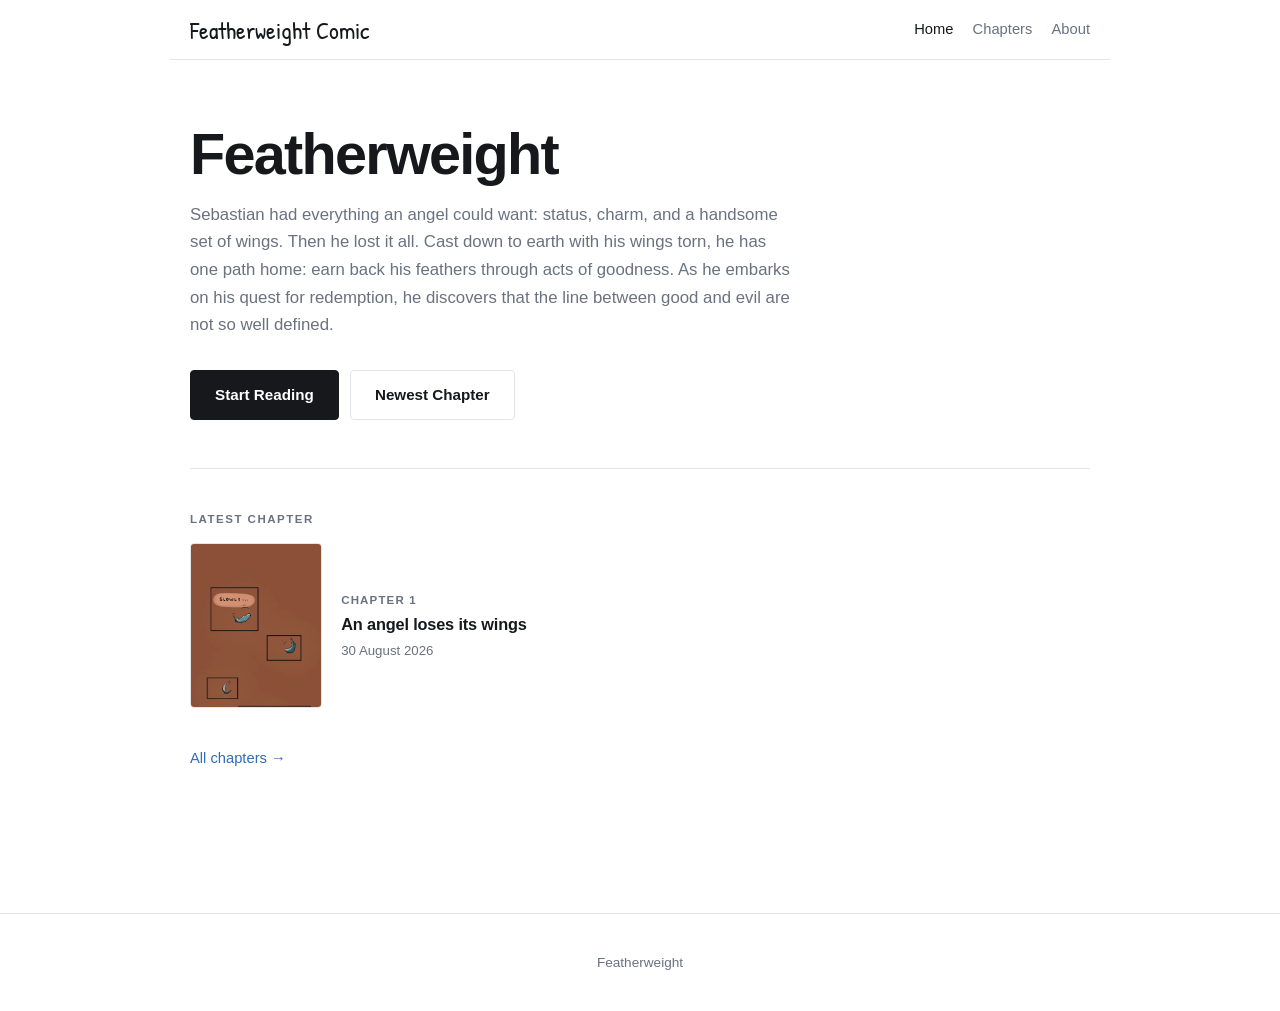
==== index.html @ dd770f66 "Title chapter 1: "An angel loses its wings"" ====
<!DOCTYPE html>
<html lang="en">
<head>
<meta charset="utf-8">
<meta name="viewport" content="width=device-width, initial-scale=1">
<title>Featherweight</title>
<meta name="description" content="Sebastian had everything an angel could want: status, charm, and a handsome set of wings. Then he lost it all. Cast down to earth with his wings torn, he has one path home: earn back his feathers through acts of goodness. As he embarks on his quest for redemption, he discovers that the line between good and evil are not so well defined.">
<link rel="preconnect" href="https://fonts.googleapis.com">
<link rel="preconnect" href="https://fonts.gstatic.com" crossorigin>
<link rel="stylesheet" href="https://fonts.googleapis.com/css2?family=Patrick+Hand&display=swap">
<link rel="stylesheet" href="assets/css/site.css">
</head>
<body class="page">

<nav class="sitenav"><span class="wordmark">Featherweight Comic</span><span class="navlinks"><a href="index.html" aria-current="page">Home</a><a href="chapters.html">Chapters</a><a href="about.html">About</a></span></nav>
<main class="wrap">
<section class="hero">
<h1>Featherweight</h1>
<p class="tagline">Sebastian had everything an angel could want: status, charm, and a handsome set of wings. Then he lost it all. Cast down to earth with his wings torn, he has one path home: earn back his feathers through acts of goodness. As he embarks on his quest for redemption, he discovers that the line between good and evil are not so well defined.</p>
<div class="herobtns">
<a class="btn" href="read/ch01/">Start Reading</a>
<a class="btn secondary" href="read/ch01/">Newest Chapter</a>
</div>
</section>
<section class="latest"><h2 class="lede">Latest chapter</h2>
<a class="chapcard wide" href="read/ch01/">
<img src="comic/ch01/cover.webp" alt="" width="400" height="500" loading="lazy">
<div class="chapmeta"><span class="num">Chapter 1</span><span class="ctitle">An angel loses its wings</span><span class="date">30 August 2026</span></div></a></section>
<p class="allink"><a href="chapters.html">All chapters &rarr;</a></p>
</main>
<footer class="sitefoot"><p>Featherweight</p></footer>
</body>
</html>
---- assets/css/site.css ----
/* ------------------------------------------------------------------
   Featherweight — prototype stylesheet.
   Deliberately plain: this is the file we restyle later. Everything
   structural lives here, so changing the look means changing only this.
   ------------------------------------------------------------------ */

:root{
  --bg:#ffffff;
  --surface:#f5f5f6;
  --ink:#16181c;
  --muted:#6a7280;
  --line:#e2e4e8;
  --accent:#2f6db4;
  --reader-bg:#e8e9eb;   /* the field the comic sits on */
  --bar:rgba(255,255,255,.94);
  --maxw:940px;
  --strip:800px;         /* reading column width */
  /* Wordmark face — swap this one line to change the logo font */
  --wordmark-font:"Patrick Hand","Bradley Hand","Segoe Print",cursive;
}
@media (prefers-color-scheme: dark){
  :root{
    --bg:#111317; --surface:#181b20; --ink:#e6e8ec; --muted:#949cab;
    --line:#282c33; --accent:#79aeea; --reader-bg:#0c0d10;
    --bar:rgba(17,19,23,.94);
  }
}

*{box-sizing:border-box}
html{scroll-behavior:smooth}
@media (prefers-reduced-motion:reduce){
  html{scroll-behavior:auto}
  *{animation:none!important;transition:none!important}
}
body{
  margin:0;background:var(--bg);color:var(--ink);
  font:16px/1.6 -apple-system,BlinkMacSystemFont,"Segoe UI",Helvetica,Arial,sans-serif;
  -webkit-font-smoothing:antialiased;
}
a{color:var(--accent)}
a:focus-visible,button:focus-visible{outline:2px solid var(--accent);outline-offset:2px;border-radius:3px}
img{max-width:100%}

/* ---------------------------------------------------------- site chrome */
.sitenav{
  display:flex;align-items:center;justify-content:space-between;gap:1rem;
  max-width:var(--maxw);margin:0 auto;padding:1.1rem 1.25rem;
  border-bottom:1px solid var(--line);
}
.wordmark{
  font-family:var(--wordmark-font);
  font-size:1.5rem;font-weight:400;letter-spacing:0;line-height:1;
  color:var(--ink);white-space:nowrap;
}
.navlinks{display:flex;gap:1.2rem;font-size:.92rem}
.navlinks a{text-decoration:none;color:var(--muted)}
.navlinks a:hover,.navlinks a[aria-current]{color:var(--ink)}
.wrap{max-width:var(--maxw);margin:0 auto;padding:0 1.25rem 5rem}
.sitefoot{
  border-top:1px solid var(--line);margin-top:3rem;
  padding:1.5rem 1.25rem;color:var(--muted);font-size:.85rem;text-align:center;
}
.lede{
  font-size:.72rem;letter-spacing:.13em;text-transform:uppercase;
  color:var(--muted);font-weight:600;margin:0 0 .9rem;
}
.pagetitle{font-size:1.9rem;letter-spacing:-.02em;margin:2.4rem 0 1.6rem}
.pagehead{padding:3.2rem 0 2.4rem;border-bottom:1px solid var(--line)}
.pagehead h1{font-size:clamp(2.2rem,6vw,3.2rem);letter-spacing:-.03em;margin:0;line-height:1.05}
.blurb{
  margin:1.1rem 0 0;max-width:36rem;color:var(--muted);
  font-size:1.02rem;line-height:1.65;
}
.pagehead + .pagetitle{font-size:1.25rem;margin:2.2rem 0 1.4rem}

/* ------------------------------------------------------------ home */
.hero{padding:4rem 0 3rem;border-bottom:1px solid var(--line)}
.hero h1{font-size:clamp(2.4rem,7vw,3.6rem);letter-spacing:-.03em;margin:0;line-height:1.05}
.tagline{color:var(--muted);font-size:1.05rem;line-height:1.65;margin:1rem 0 0;max-width:38rem}
.herobtns{display:flex;flex-wrap:wrap;gap:.7rem;margin-top:1.9rem}
.btn{
  display:inline-block;padding:.75rem 1.5rem;
  background:var(--ink);color:var(--bg);text-decoration:none;
  border:1px solid var(--ink);border-radius:4px;font-weight:600;font-size:.95rem;
}
.btn:hover{opacity:.85}
.btn.secondary{background:transparent;color:var(--ink);border-color:var(--line)}
.btn.secondary:hover{opacity:1;border-color:var(--ink)}
.latest,.recent{margin-top:2.6rem}
.allink{margin-top:2.4rem;font-size:.92rem}
.allink a{text-decoration:none}

/* --------------------------------------------------------- chapters */
.abouttext{margin-top:2.2rem;max-width:36rem}
.abouttext p{margin:0 0 1rem}
.artist{margin-top:2.8rem;border-top:1px solid var(--line);padding-top:1.8rem}
.byline{font-size:1.35rem;font-weight:600;letter-spacing:-.02em;margin:0 0 1.2rem}
.socials{list-style:none;margin:0;padding:0;display:flex;flex-direction:column;gap:1px;
  background:var(--line);border:1px solid var(--line);border-radius:4px;overflow:hidden;max-width:26rem}
.socials a{display:flex;align-items:baseline;gap:.9rem;padding:.8rem 1rem;
  background:var(--bg);text-decoration:none;color:inherit}
.socials a:hover{background:var(--surface)}
.socials .net{min-width:5.5rem;font-weight:600;font-size:.92rem}
.socials .handle{color:var(--muted);font-size:.9rem}
.socials a:hover .handle{color:var(--accent)}

.chapgrid{display:grid;grid-template-columns:repeat(auto-fill,minmax(180px,1fr));gap:1.4rem}
.chapcard{text-decoration:none;color:inherit;display:block}
.chapcard img{
  display:block;width:100%;height:auto;aspect-ratio:4/5;object-fit:cover;
  border:1px solid var(--line);border-radius:4px;background:var(--surface);
}
.chapcard.wide{display:flex;gap:1.2rem;align-items:center}
.chapcard.wide img{width:132px;flex:none}
.chapmeta{display:flex;flex-direction:column;gap:.15rem;padding-top:.65rem}
.chapcard.wide .chapmeta{padding-top:0}
.num{font-size:.72rem;letter-spacing:.1em;text-transform:uppercase;color:var(--muted);font-weight:600}
.ctitle{font-weight:600;font-size:1.02rem;letter-spacing:-.01em}
.date{font-size:.83rem;color:var(--muted)}
.chapcard:hover .ctitle{color:var(--accent)}
.chaplist{list-style:none;margin:0;padding:0;border-top:1px solid var(--line)}
.chaplist a{
  display:flex;gap:1rem;align-items:baseline;padding:.85rem 0;
  border-bottom:1px solid var(--line);text-decoration:none;color:inherit;
}
.chaplist b{min-width:6.5rem;font-size:.9rem}
.chaplist span{flex:1}
.chaplist time{color:var(--muted);font-size:.85rem}
.empty{color:var(--muted)}

/* ----------------------------------------------------------- reader */
body.reader{background:var(--reader-bg)}
.progress{position:fixed;top:0;left:0;right:0;height:3px;z-index:60;background:transparent}
.progress-bar{height:100%;width:0;background:var(--accent);transition:width .08s linear}
.readerbar{
  position:fixed;top:0;left:0;right:0;z-index:50;
  display:flex;align-items:center;gap:1rem;
  padding:.7rem 1.1rem;background:var(--bar);
  border-bottom:1px solid var(--line);
  backdrop-filter:saturate(1.4) blur(8px);
  transform:translateY(0);transition:transform .22s ease;
}
.readerbar.hidden{transform:translateY(-110%)}
.readerbar .back{text-decoration:none;font-size:.88rem;white-space:nowrap}
.rtitle{
  flex:1;text-align:center;font-size:.88rem;color:var(--muted);
  overflow:hidden;text-overflow:ellipsis;white-space:nowrap;
}
.helpbtn{
  border:1px solid var(--line);background:transparent;color:var(--muted);
  width:1.8rem;height:1.8rem;border-radius:4px;cursor:pointer;font-size:.85rem;
}

/* the seamless strip — the three lines that matter */
.strip{
  max-width:var(--strip);margin:0 auto;
  font-size:0;line-height:0;background:#fff;
}
.strip img{display:block;width:100%;height:auto}
.strip img + img{margin-top:-1px}

.chapterend{
  max-width:var(--strip);margin:0 auto;padding:2.5rem 1.25rem 5rem;
  background:var(--bg);
}
.endmark{
  text-align:center;font-size:.72rem;letter-spacing:.16em;text-transform:uppercase;
  color:var(--muted);margin:0 0 2.5rem;font-weight:600;
}
.notes{border-top:1px solid var(--line);padding-top:1.6rem}
.notesbody{font-size:1rem;line-height:1.7}
.notesbody p{margin:0 0 1rem}
.notesbody img{border-radius:4px;margin:.6rem 0}
.extras{border-top:1px solid var(--line);margin-top:2rem;padding-top:1.6rem}
.extragrid{display:grid;grid-template-columns:repeat(auto-fill,minmax(150px,1fr));gap:.9rem}
.extragrid img{width:100%;height:auto;border:1px solid var(--line);border-radius:4px;display:block}
.chnav{
  display:flex;align-items:center;justify-content:space-between;gap:1rem;
  border-top:1px solid var(--line);margin-top:2.4rem;padding-top:1.4rem;font-size:.92rem;
}
.cn{text-decoration:none}
.cn.mid{color:var(--muted)}
.cn.ghost{flex:0 0 5rem}
.totop{
  display:block;text-align:center;text-decoration:none;
  margin:-1.4rem 0 2.4rem;padding:.6rem;color:var(--muted);font-size:.88rem;
}
.totop .arrow{display:block;font-size:1.15rem;line-height:1;margin-bottom:.2rem}
.totop:hover{color:var(--accent)}

/* resume + help */
.resume{
  position:fixed;left:50%;transform:translateX(-50%);bottom:1.2rem;z-index:70;
  display:flex;align-items:center;gap:.7rem;flex-wrap:wrap;justify-content:center;
  background:var(--bg);border:1px solid var(--line);border-radius:6px;
  padding:.7rem .9rem;font-size:.88rem;box-shadow:0 6px 24px rgba(0,0,0,.14);
  max-width:calc(100vw - 2rem);
}
.resume button{
  border:1px solid var(--line);background:var(--surface);color:var(--ink);
  padding:.35rem .8rem;border-radius:4px;cursor:pointer;font-size:.85rem;font-weight:600;
}
.resume button.quiet{background:transparent;color:var(--muted);font-weight:400}
.helppanel{
  position:fixed;left:50%;top:50%;transform:translate(-50%,-50%);z-index:80;
  background:var(--bg);border:1px solid var(--line);border-radius:6px;
  padding:1.4rem 1.6rem;box-shadow:0 10px 40px rgba(0,0,0,.22);min-width:260px;
}
.helppanel h3{margin:0 0 1rem;font-size:1rem}
.helppanel dl{display:grid;grid-template-columns:auto 1fr;gap:.5rem 1.2rem;margin:0 0 1.2rem;align-items:baseline}
.helppanel dt{white-space:nowrap}
.helppanel dd{margin:0;color:var(--muted);font-size:.9rem}
.helppanel button{
  border:1px solid var(--line);background:var(--surface);color:var(--ink);
  padding:.35rem .9rem;border-radius:4px;cursor:pointer;font-size:.85rem;
}
kbd{
  font:inherit;font-size:.78rem;background:var(--surface);border:1px solid var(--line);
  border-bottom-width:2px;border-radius:3px;padding:.08em .38em;
}
@media (max-width:520px){
  .chapcard.wide{flex-direction:column;align-items:flex-start}
  .chapcard.wide img{width:120px}
  .chaplist a{flex-wrap:wrap;gap:.2rem 1rem}
}
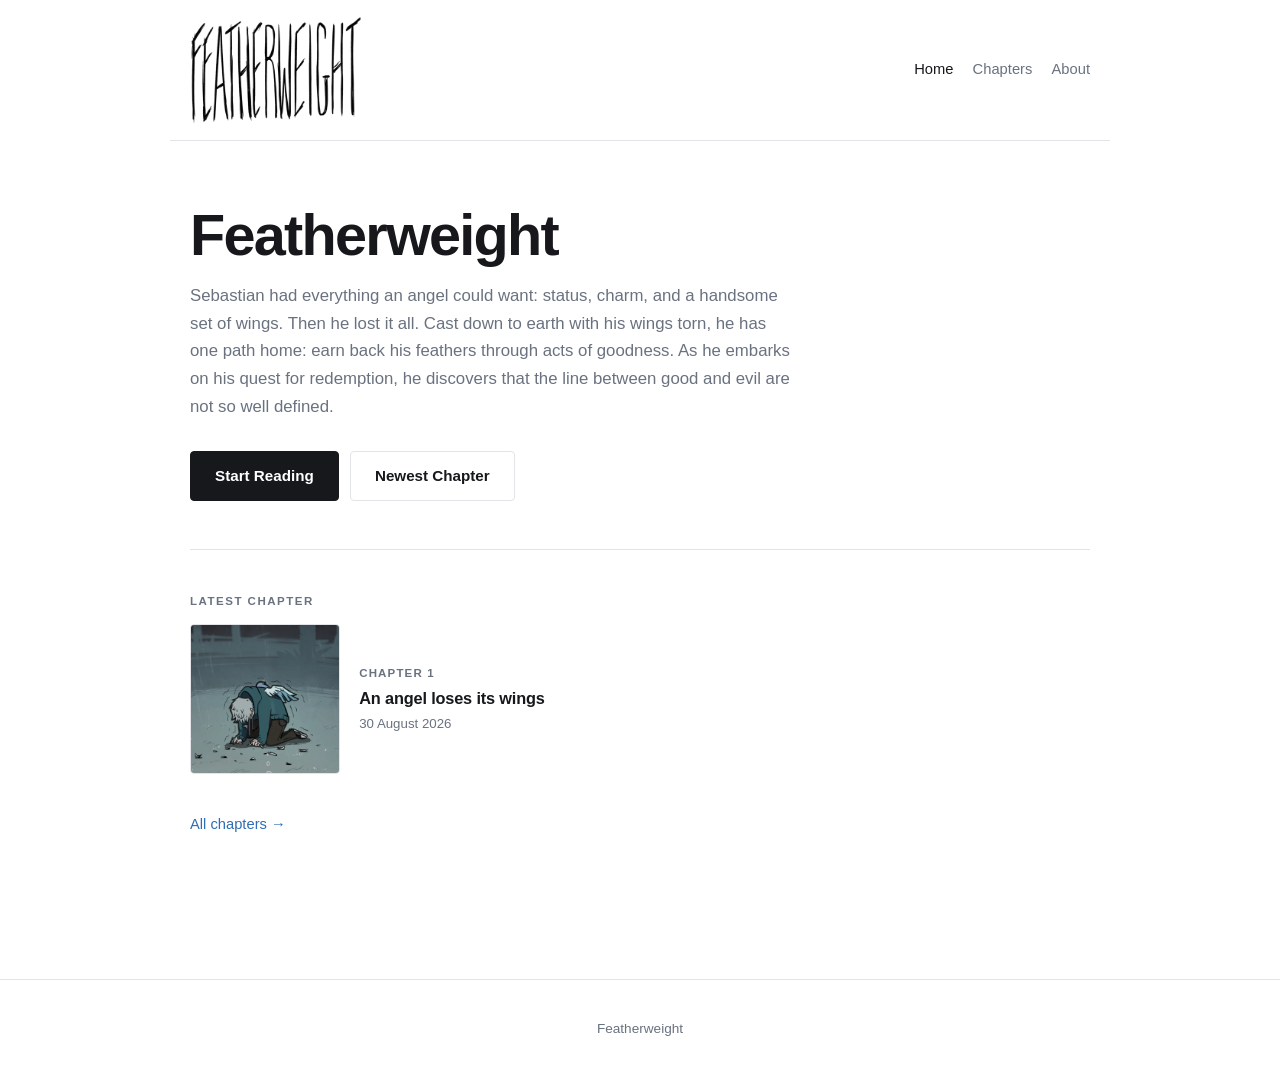
==== commit 332d6982: "Hand-lettered wordmark artwork; square chapter thumbnails; custom cover with crop box; exclude cover" ====
--- a/index.html
+++ b/index.html
@@ -5,14 +5,11 @@
 <meta name="viewport" content="width=device-width, initial-scale=1">
 <title>Featherweight</title>
 <meta name="description" content="Sebastian had everything an angel could want: status, charm, and a handsome set of wings. Then he lost it all. Cast down to earth with his wings torn, he has one path home: earn back his feathers through acts of goodness. As he embarks on his quest for redemption, he discovers that the line between good and evil are not so well defined.">
-<link rel="preconnect" href="https://fonts.googleapis.com">
-<link rel="preconnect" href="https://fonts.gstatic.com" crossorigin>
-<link rel="stylesheet" href="https://fonts.googleapis.com/css2?family=Patrick+Hand&display=swap">
 <link rel="stylesheet" href="assets/css/site.css">
 </head>
 <body class="page">
 
-<nav class="sitenav"><span class="wordmark">Featherweight Comic</span><span class="navlinks"><a href="index.html" aria-current="page">Home</a><a href="chapters.html">Chapters</a><a href="about.html">About</a></span></nav>
+<nav class="sitenav"><img class="wordmark" src="assets/img/wordmark.png" alt="Featherweight" width="900" height="567"><span class="navlinks"><a href="index.html" aria-current="page">Home</a><a href="chapters.html">Chapters</a><a href="about.html">About</a></span></nav>
 <main class="wrap">
 <section class="hero">
 <h1>Featherweight</h1>
@@ -24,7 +21,7 @@
 </section>
 <section class="latest"><h2 class="lede">Latest chapter</h2>
 <a class="chapcard wide" href="read/ch01/">
-<img src="comic/ch01/cover.webp" alt="" width="400" height="500" loading="lazy">
+<img src="comic/ch01/cover.webp" alt="" width="800" height="800" loading="lazy">
 <div class="chapmeta"><span class="num">Chapter 1</span><span class="ctitle">An angel loses its wings</span><span class="date">30 August 2026</span></div></a></section>
 <p class="allink"><a href="chapters.html">All chapters &rarr;</a></p>
 </main>
--- a/assets/css/site.css
+++ b/assets/css/site.css
@@ -15,8 +15,6 @@
   --bar:rgba(255,255,255,.94);
   --maxw:940px;
   --strip:800px;         /* reading column width */
-  /* Wordmark face — swap this one line to change the logo font */
-  --wordmark-font:"Patrick Hand","Bradley Hand","Segoe Print",cursive;
 }
 @media (prefers-color-scheme: dark){
   :root{
@@ -44,14 +42,14 @@
 /* ---------------------------------------------------------- site chrome */
 .sitenav{
   display:flex;align-items:center;justify-content:space-between;gap:1rem;
-  max-width:var(--maxw);margin:0 auto;padding:1.1rem 1.25rem;
+  max-width:var(--maxw);margin:0 auto;padding:1rem 1.25rem;
   border-bottom:1px solid var(--line);
 }
 .wordmark{
-  font-family:var(--wordmark-font);
-  font-size:1.5rem;font-weight:400;letter-spacing:0;line-height:1;
-  color:var(--ink);white-space:nowrap;
-}
+  display:block;width:clamp(132px,20vw,172px);height:auto;flex:none;
+}
+/* the lettering is black artwork; invert it to white on a dark ground */
+@media (prefers-color-scheme: dark){ .wordmark{filter:invert(1)} }
 .navlinks{display:flex;gap:1.2rem;font-size:.92rem}
 .navlinks a{text-decoration:none;color:var(--muted)}
 .navlinks a:hover,.navlinks a[aria-current]{color:var(--ink)}
@@ -107,11 +105,11 @@
 .chapgrid{display:grid;grid-template-columns:repeat(auto-fill,minmax(180px,1fr));gap:1.4rem}
 .chapcard{text-decoration:none;color:inherit;display:block}
 .chapcard img{
-  display:block;width:100%;height:auto;aspect-ratio:4/5;object-fit:cover;
+  display:block;width:100%;height:auto;aspect-ratio:1/1;object-fit:cover;
   border:1px solid var(--line);border-radius:4px;background:var(--surface);
 }
 .chapcard.wide{display:flex;gap:1.2rem;align-items:center}
-.chapcard.wide img{width:132px;flex:none}
+.chapcard.wide img{width:150px;flex:none}
 .chapmeta{display:flex;flex-direction:column;gap:.15rem;padding-top:.65rem}
 .chapcard.wide .chapmeta{padding-top:0}
 .num{font-size:.72rem;letter-spacing:.1em;text-transform:uppercase;color:var(--muted);font-weight:600}
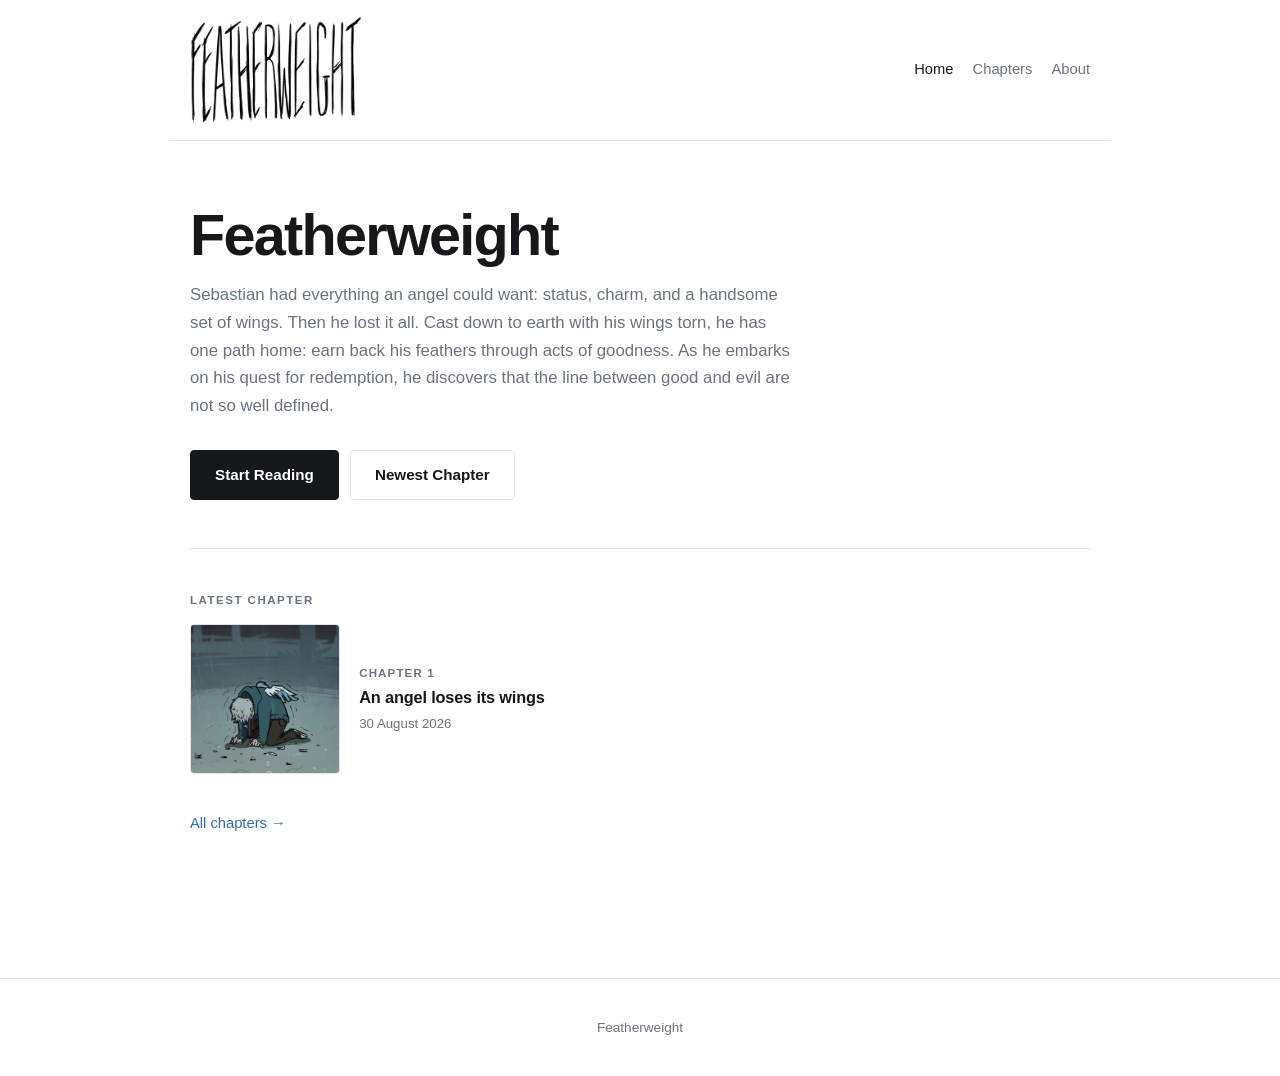
==== commit 51df69d8: "Fix broken wordmark in preview: inline all image types, guard against un-inlined srcs, ship logo as " ====
--- a/index.html
+++ b/index.html
@@ -9,7 +9,7 @@
 </head>
 <body class="page">
 
-<nav class="sitenav"><img class="wordmark" src="assets/img/wordmark.png" alt="Featherweight" width="900" height="567"><span class="navlinks"><a href="index.html" aria-current="page">Home</a><a href="chapters.html">Chapters</a><a href="about.html">About</a></span></nav>
+<nav class="sitenav"><img class="wordmark" src="assets/img/wordmark.webp" alt="Featherweight" width="420" height="263"><span class="navlinks"><a href="index.html" aria-current="page">Home</a><a href="chapters.html">Chapters</a><a href="about.html">About</a></span></nav>
 <main class="wrap">
 <section class="hero">
 <h1>Featherweight</h1>
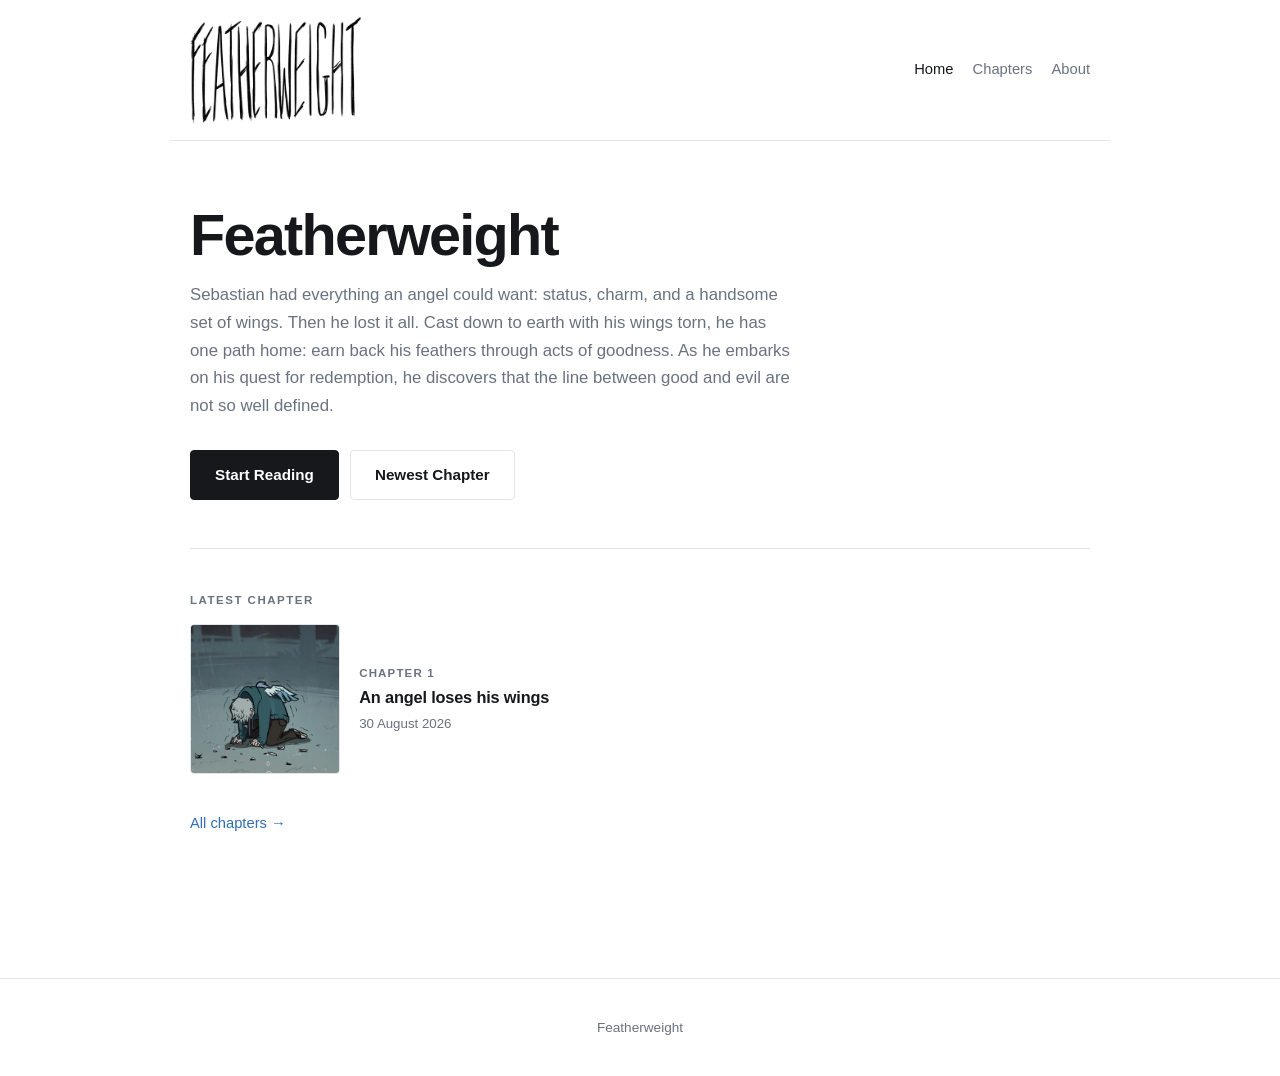
==== commit a374a11d: "Chapter 1 title: "An angel loses his wings"" ====
--- a/index.html
+++ b/index.html
@@ -22,7 +22,7 @@
 <section class="latest"><h2 class="lede">Latest chapter</h2>
 <a class="chapcard wide" href="read/ch01/">
 <img src="comic/ch01/cover.webp" alt="" width="800" height="800" loading="lazy">
-<div class="chapmeta"><span class="num">Chapter 1</span><span class="ctitle">An angel loses its wings</span><span class="date">30 August 2026</span></div></a></section>
+<div class="chapmeta"><span class="num">Chapter 1</span><span class="ctitle">An angel loses his wings</span><span class="date">30 August 2026</span></div></a></section>
 <p class="allink"><a href="chapters.html">All chapters &rarr;</a></p>
 </main>
 <footer class="sitefoot"><p>Featherweight</p></footer>
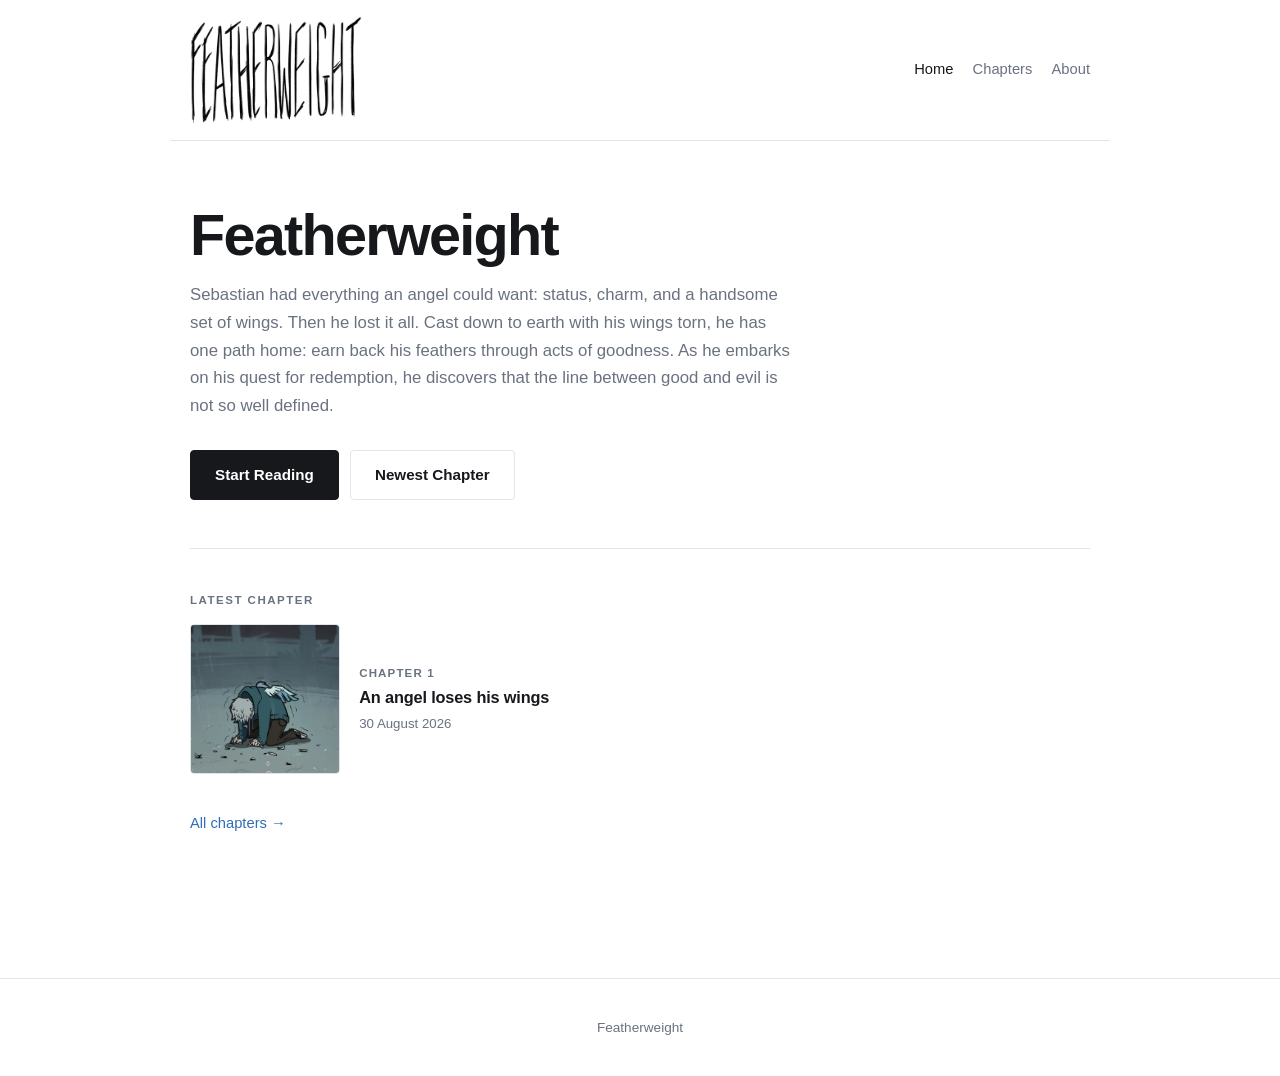
==== commit e1a3109f: "Chapters page: 'Chapters' heading, newest/oldest sort; fix subject-verb agreement in blurb" ====
--- a/index.html
+++ b/index.html
@@ -4,7 +4,7 @@
 <meta charset="utf-8">
 <meta name="viewport" content="width=device-width, initial-scale=1">
 <title>Featherweight</title>
-<meta name="description" content="Sebastian had everything an angel could want: status, charm, and a handsome set of wings. Then he lost it all. Cast down to earth with his wings torn, he has one path home: earn back his feathers through acts of goodness. As he embarks on his quest for redemption, he discovers that the line between good and evil are not so well defined.">
+<meta name="description" content="Sebastian had everything an angel could want: status, charm, and a handsome set of wings. Then he lost it all. Cast down to earth with his wings torn, he has one path home: earn back his feathers through acts of goodness. As he embarks on his quest for redemption, he discovers that the line between good and evil is not so well defined.">
 <link rel="stylesheet" href="assets/css/site.css">
 </head>
 <body class="page">
@@ -13,7 +13,7 @@
 <main class="wrap">
 <section class="hero">
 <h1>Featherweight</h1>
-<p class="tagline">Sebastian had everything an angel could want: status, charm, and a handsome set of wings. Then he lost it all. Cast down to earth with his wings torn, he has one path home: earn back his feathers through acts of goodness. As he embarks on his quest for redemption, he discovers that the line between good and evil are not so well defined.</p>
+<p class="tagline">Sebastian had everything an angel could want: status, charm, and a handsome set of wings. Then he lost it all. Cast down to earth with his wings torn, he has one path home: earn back his feathers through acts of goodness. As he embarks on his quest for redemption, he discovers that the line between good and evil is not so well defined.</p>
 <div class="herobtns">
 <a class="btn" href="read/ch01/">Start Reading</a>
 <a class="btn secondary" href="read/ch01/">Newest Chapter</a>
--- a/assets/css/site.css
+++ b/assets/css/site.css
@@ -69,7 +69,16 @@
   margin:1.1rem 0 0;max-width:36rem;color:var(--muted);
   font-size:1.02rem;line-height:1.65;
 }
-.pagehead + .pagetitle{font-size:1.25rem;margin:2.2rem 0 1.4rem}
+.sortbar{display:flex;align-items:center;gap:.7rem;margin:1.8rem 0 1.4rem}
+.sortlabel{font-size:.72rem;letter-spacing:.13em;text-transform:uppercase;color:var(--muted);font-weight:600}
+.sortbtns{display:flex;border:1px solid var(--line);border-radius:4px;overflow:hidden}
+.sortbtn{
+  border:0;background:var(--bg);color:var(--muted);cursor:pointer;
+  font:inherit;font-size:.85rem;padding:.35rem .85rem;
+}
+.sortbtn + .sortbtn{border-left:1px solid var(--line)}
+.sortbtn:hover{color:var(--ink)}
+.sortbtn[aria-pressed="true"]{background:var(--ink);color:var(--bg)}
 
 /* ------------------------------------------------------------ home */
 .hero{padding:4rem 0 3rem;border-bottom:1px solid var(--line)}
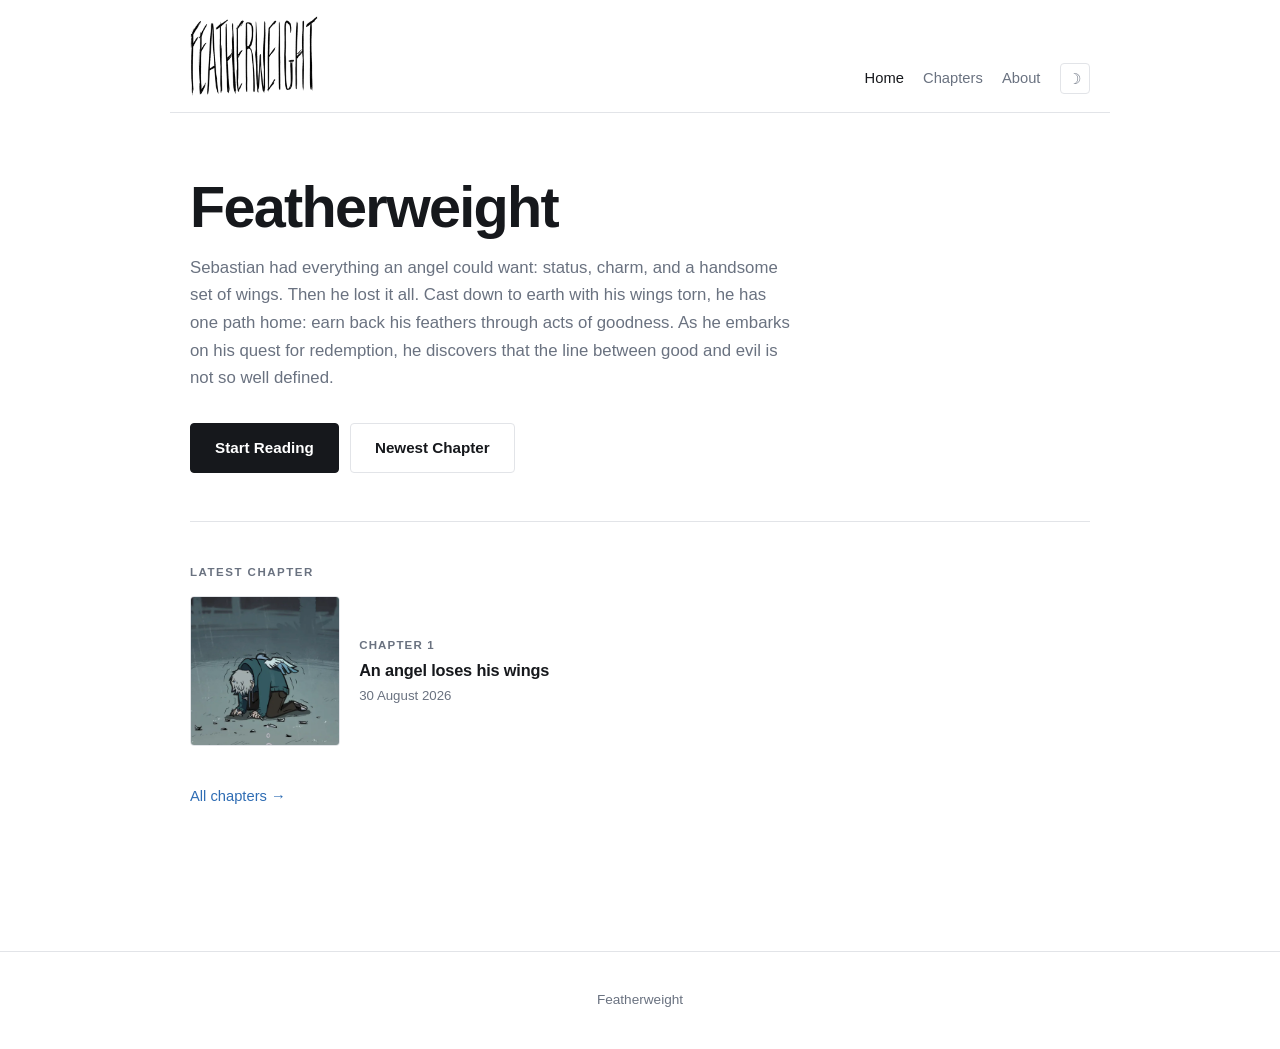
==== commit 263da54a: "Theme toggle, fix reading position memory" ====
--- a/index.html
+++ b/index.html
@@ -5,11 +5,12 @@
 <meta name="viewport" content="width=device-width, initial-scale=1">
 <title>Featherweight</title>
 <meta name="description" content="Sebastian had everything an angel could want: status, charm, and a handsome set of wings. Then he lost it all. Cast down to earth with his wings torn, he has one path home: earn back his feathers through acts of goodness. As he embarks on his quest for redemption, he discovers that the line between good and evil is not so well defined.">
+<script>(function(){try{var t=localStorage.getItem("fw:theme");if(t)document.documentElement.setAttribute("data-theme",t);}catch(e){}})();</script>
 <link rel="stylesheet" href="assets/css/site.css">
 </head>
 <body class="page">
 
-<nav class="sitenav"><img class="wordmark" src="assets/img/wordmark.webp" alt="Featherweight" width="420" height="263"><span class="navlinks"><a href="index.html" aria-current="page">Home</a><a href="chapters.html">Chapters</a><a href="about.html">About</a></span></nav>
+<nav class="sitenav"><img class="wordmark" src="assets/img/wordmark.webp" alt="Featherweight" width="420" height="263"><span class="navlinks"><a href="index.html" aria-current="page">Home</a><a href="chapters.html">Chapters</a><a href="about.html">About</a><button class="themetoggle" type="button" aria-label="Switch theme">&#9789;</button></span></nav>
 <main class="wrap">
 <section class="hero">
 <h1>Featherweight</h1>
@@ -26,5 +27,6 @@
 <p class="allink"><a href="chapters.html">All chapters &rarr;</a></p>
 </main>
 <footer class="sitefoot"><p>Featherweight</p></footer>
+<script src="assets/js/theme.js"></script>
 </body>
 </html>
--- a/assets/css/site.css
+++ b/assets/css/site.css
@@ -16,12 +16,19 @@
   --maxw:940px;
   --strip:800px;         /* reading column width */
 }
+/* Dark palette applies in two situations: the reader's system is dark and they
+   have not chosen otherwise, or they explicitly picked dark with the toggle. */
 @media (prefers-color-scheme: dark){
-  :root{
-    --bg:#111317; --surface:#181b20; --ink:#e6e8ec; --muted:#949cab;
-    --line:#282c33; --accent:#79aeea; --reader-bg:#0c0d10;
-    --bar:rgba(17,19,23,.94);
+  :root:not([data-theme="light"]){
+  --bg:#111317; --surface:#181b20; --ink:#e6e8ec; --muted:#949cab;
+  --line:#282c33; --accent:#79aeea; --reader-bg:#0c0d10;
+  --bar:rgba(17,19,23,.94);
   }
+}
+:root[data-theme="dark"]{
+  --bg:#111317; --surface:#181b20; --ink:#e6e8ec; --muted:#949cab;
+  --line:#282c33; --accent:#79aeea; --reader-bg:#0c0d10;
+  --bar:rgba(17,19,23,.94);
 }
 
 *{box-sizing:border-box}
@@ -41,16 +48,27 @@
 
 /* ---------------------------------------------------------- site chrome */
 .sitenav{
-  display:flex;align-items:center;justify-content:space-between;gap:1rem;
+  display:flex;align-items:flex-end;justify-content:space-between;gap:1rem;
   max-width:var(--maxw);margin:0 auto;padding:1rem 1.25rem;
   border-bottom:1px solid var(--line);
 }
 .wordmark{
-  display:block;width:clamp(132px,20vw,172px);height:auto;flex:none;
+  display:block;width:clamp(100px,14vw,128px);height:auto;flex:none;
 }
 /* the lettering is black artwork; invert it to white on a dark ground */
-@media (prefers-color-scheme: dark){ .wordmark{filter:invert(1)} }
-.navlinks{display:flex;gap:1.2rem;font-size:.92rem}
+@media (prefers-color-scheme: dark){
+  :root:not([data-theme="light"]) .wordmark{filter:invert(1)}
+}
+:root[data-theme="dark"] .wordmark{filter:invert(1)}
+.navlinks{display:flex;gap:1.2rem;align-items:center;font-size:.92rem;padding-bottom:.15rem;flex:none}
+.themetoggle{
+  border:1px solid var(--line);background:transparent;color:var(--muted);
+  width:1.9rem;height:1.9rem;border-radius:4px;cursor:pointer;
+  font-size:.95rem;line-height:1;padding:0;flex:none;
+  display:inline-flex;align-items:center;justify-content:center;
+}
+.themetoggle:hover{color:var(--ink);border-color:var(--ink)}
+.readerbar .themetoggle{width:1.8rem;height:1.8rem;font-size:.9rem}
 .navlinks a{text-decoration:none;color:var(--muted)}
 .navlinks a:hover,.navlinks a[aria-current]{color:var(--ink)}
 .wrap{max-width:var(--maxw);margin:0 auto;padding:0 1.25rem 5rem}
@@ -100,7 +118,7 @@
 /* --------------------------------------------------------- chapters */
 .abouttext{margin-top:2.2rem;max-width:36rem}
 .abouttext p{margin:0 0 1rem}
-.artist{margin-top:2.8rem;border-top:1px solid var(--line);padding-top:1.8rem}
+.artist{margin-top:2.4rem}
 .byline{font-size:1.35rem;font-weight:600;letter-spacing:-.02em;margin:0 0 1.2rem}
 .socials{list-style:none;margin:0;padding:0;display:flex;flex-direction:column;gap:1px;
   background:var(--line);border:1px solid var(--line);border-radius:4px;overflow:hidden;max-width:26rem}
@@ -208,6 +226,11 @@
   padding:.35rem .8rem;border-radius:4px;cursor:pointer;font-size:.85rem;font-weight:600;
 }
 .resume button.quiet{background:transparent;color:var(--muted);font-weight:400}
+.resume button.close{
+  border:0;background:transparent;color:var(--muted);font-weight:400;
+  font-size:1.05rem;line-height:1;padding:.2rem .35rem;margin-left:.1rem;
+}
+.resume button.close:hover{color:var(--ink)}
 .helppanel{
   position:fixed;left:50%;top:50%;transform:translate(-50%,-50%);z-index:80;
   background:var(--bg);border:1px solid var(--line);border-radius:6px;
@@ -226,6 +249,7 @@
   border-bottom-width:2px;border-radius:3px;padding:.08em .38em;
 }
 @media (max-width:520px){
+  .sitenav{flex-wrap:wrap;align-items:flex-end;gap:.5rem 1rem}
   .chapcard.wide{flex-direction:column;align-items:flex-start}
   .chapcard.wide img{width:120px}
   .chaplist a{flex-wrap:wrap;gap:.2rem 1rem}
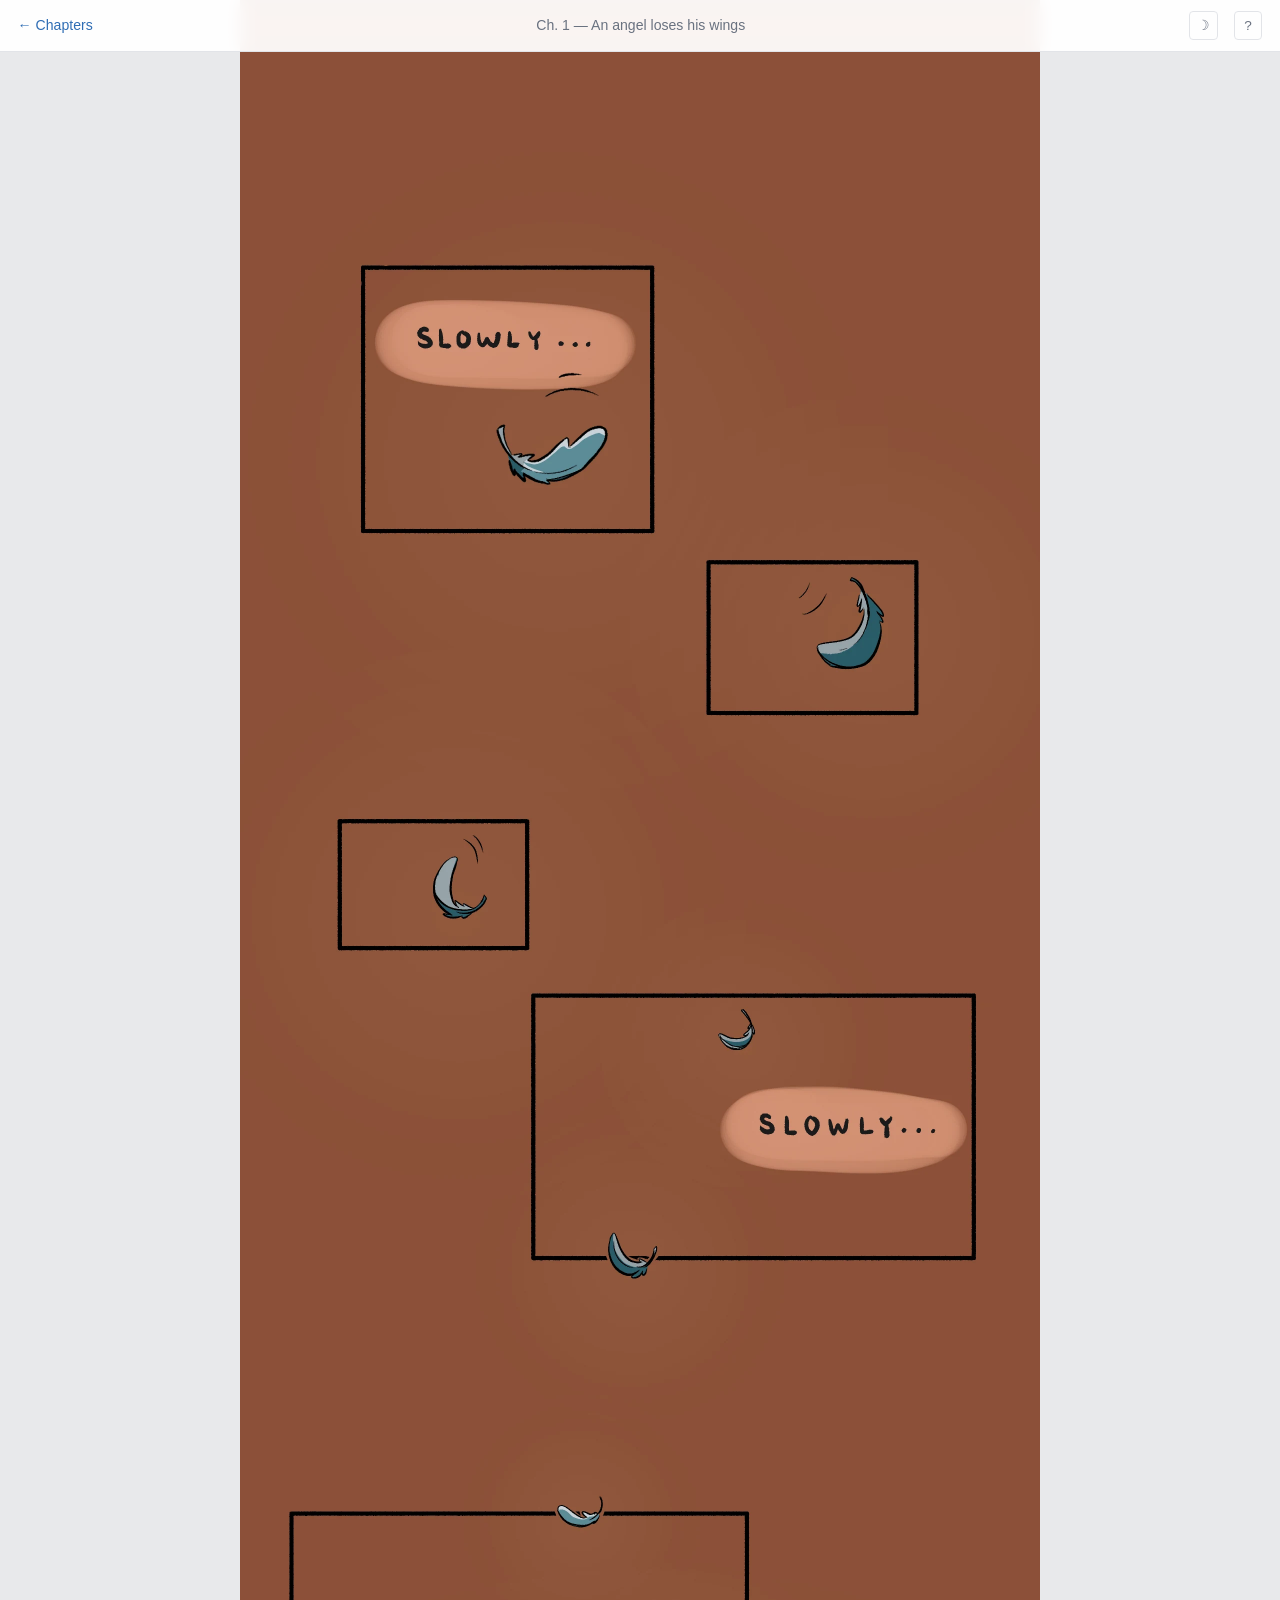
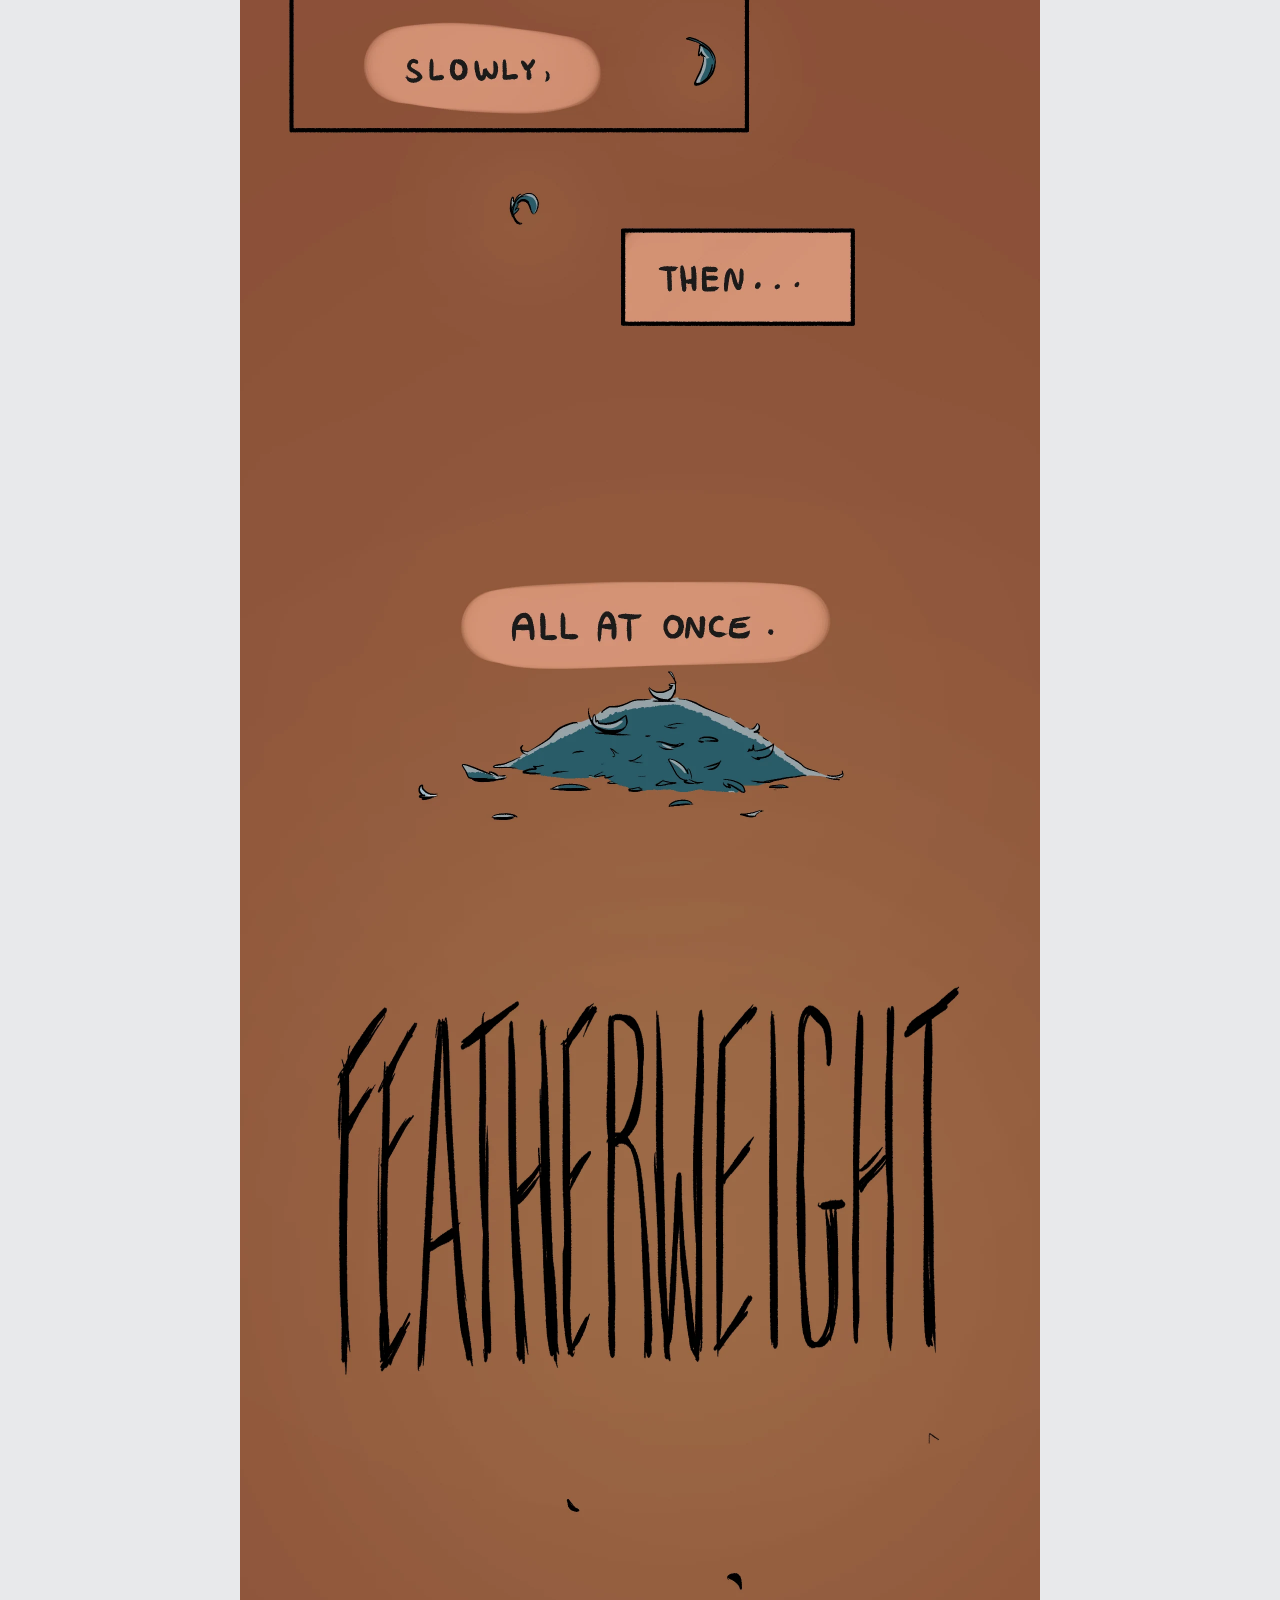
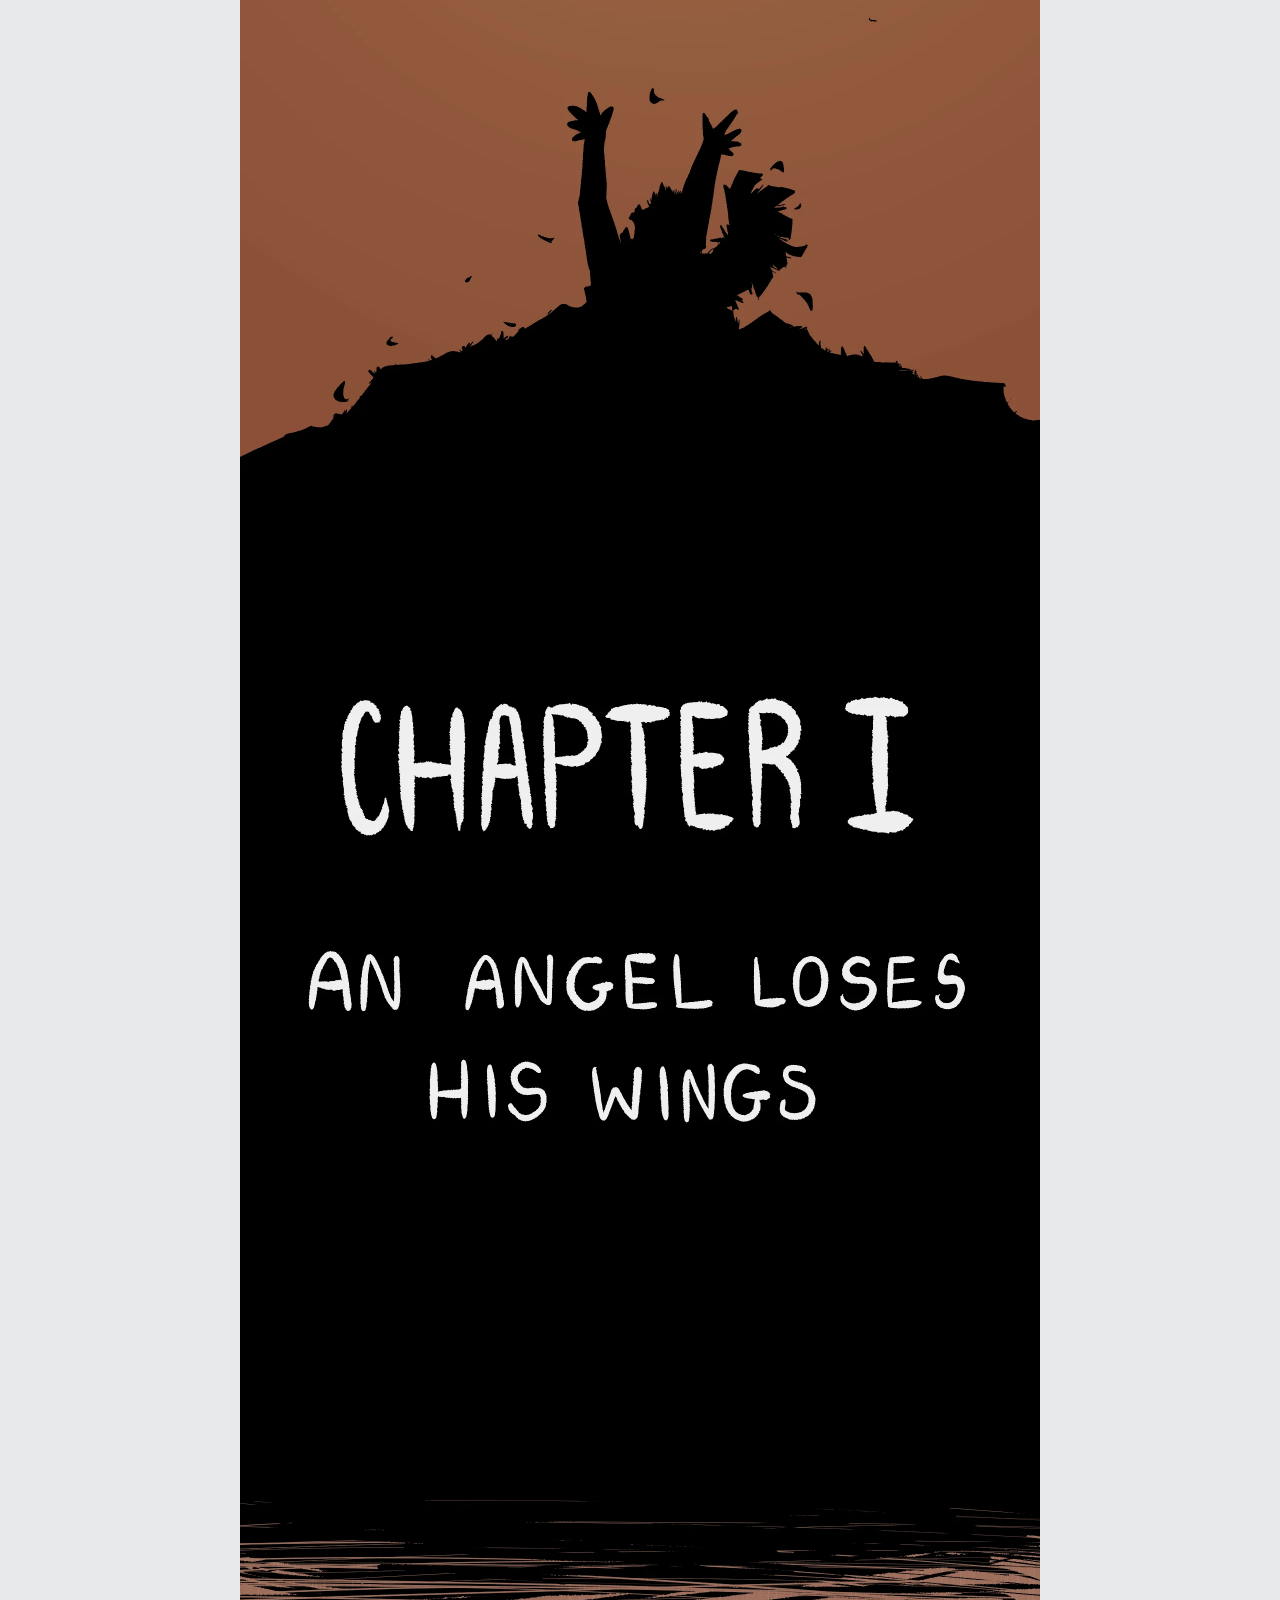
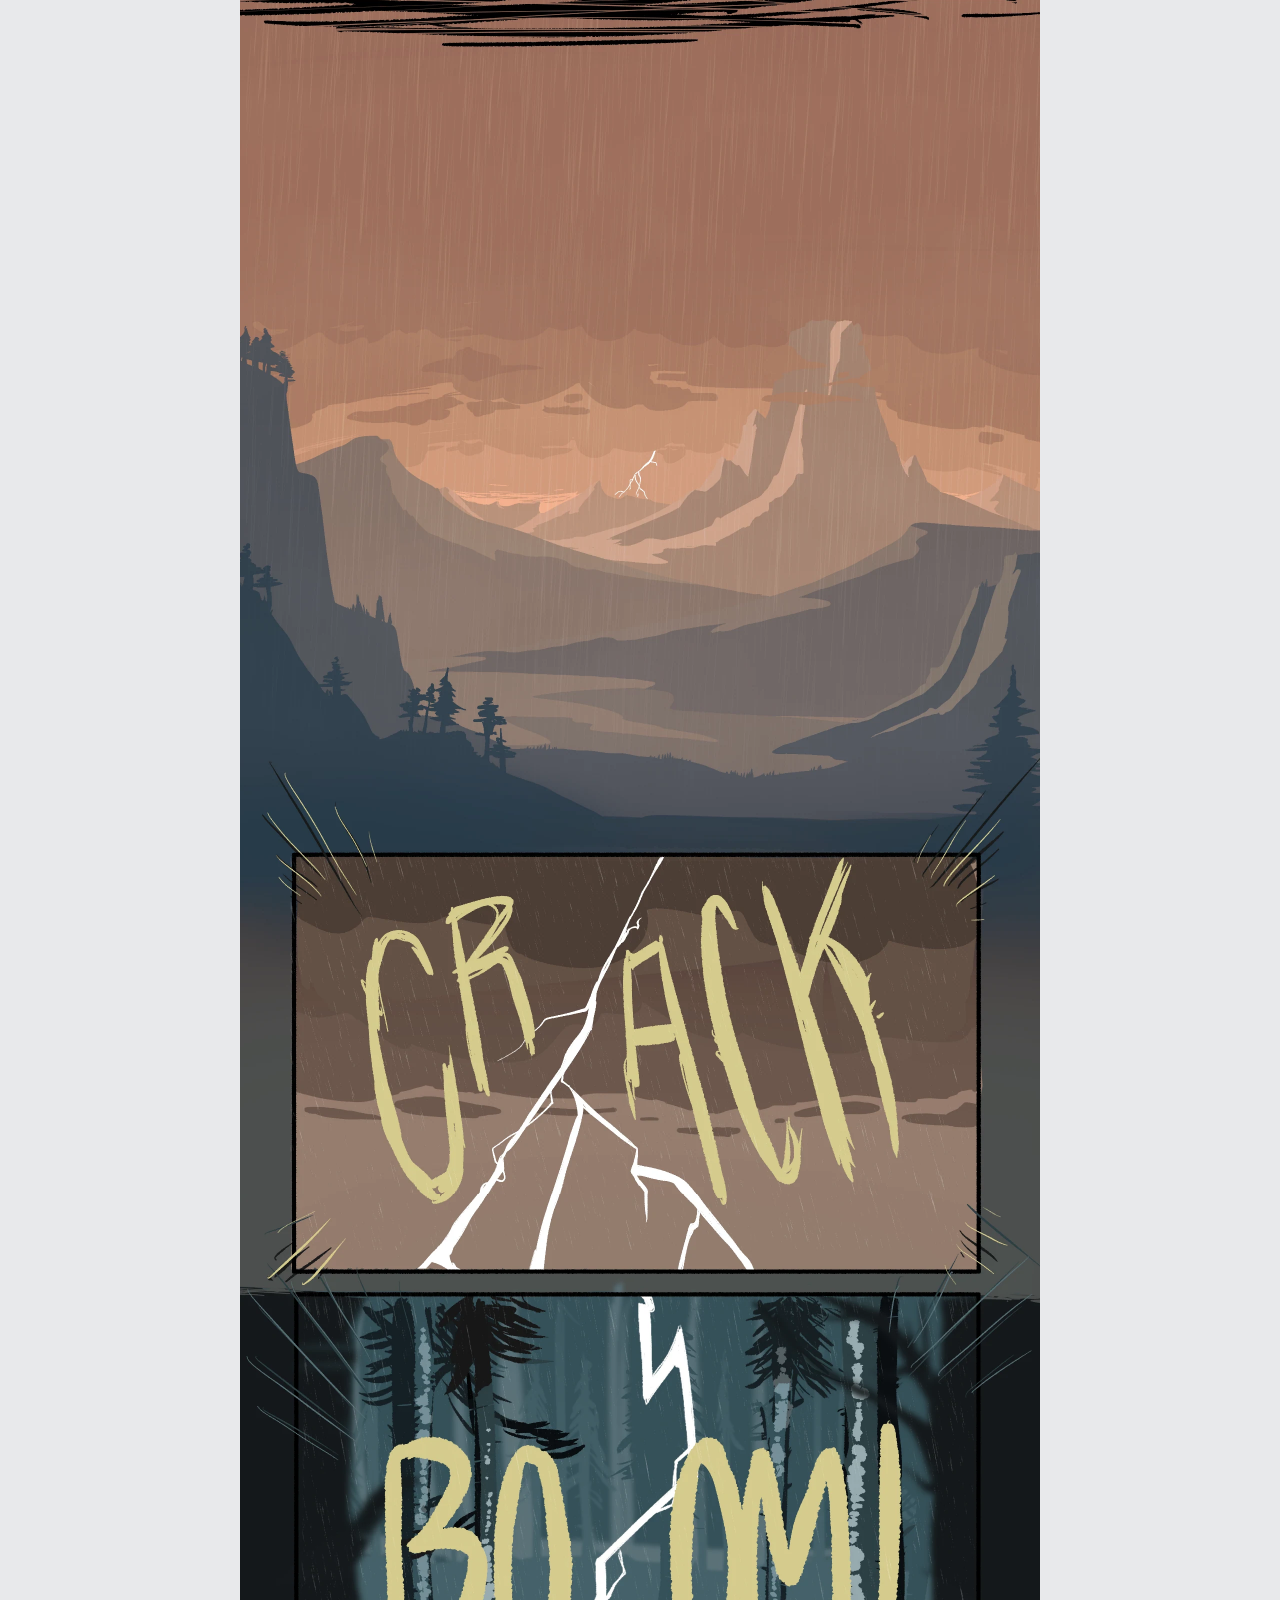
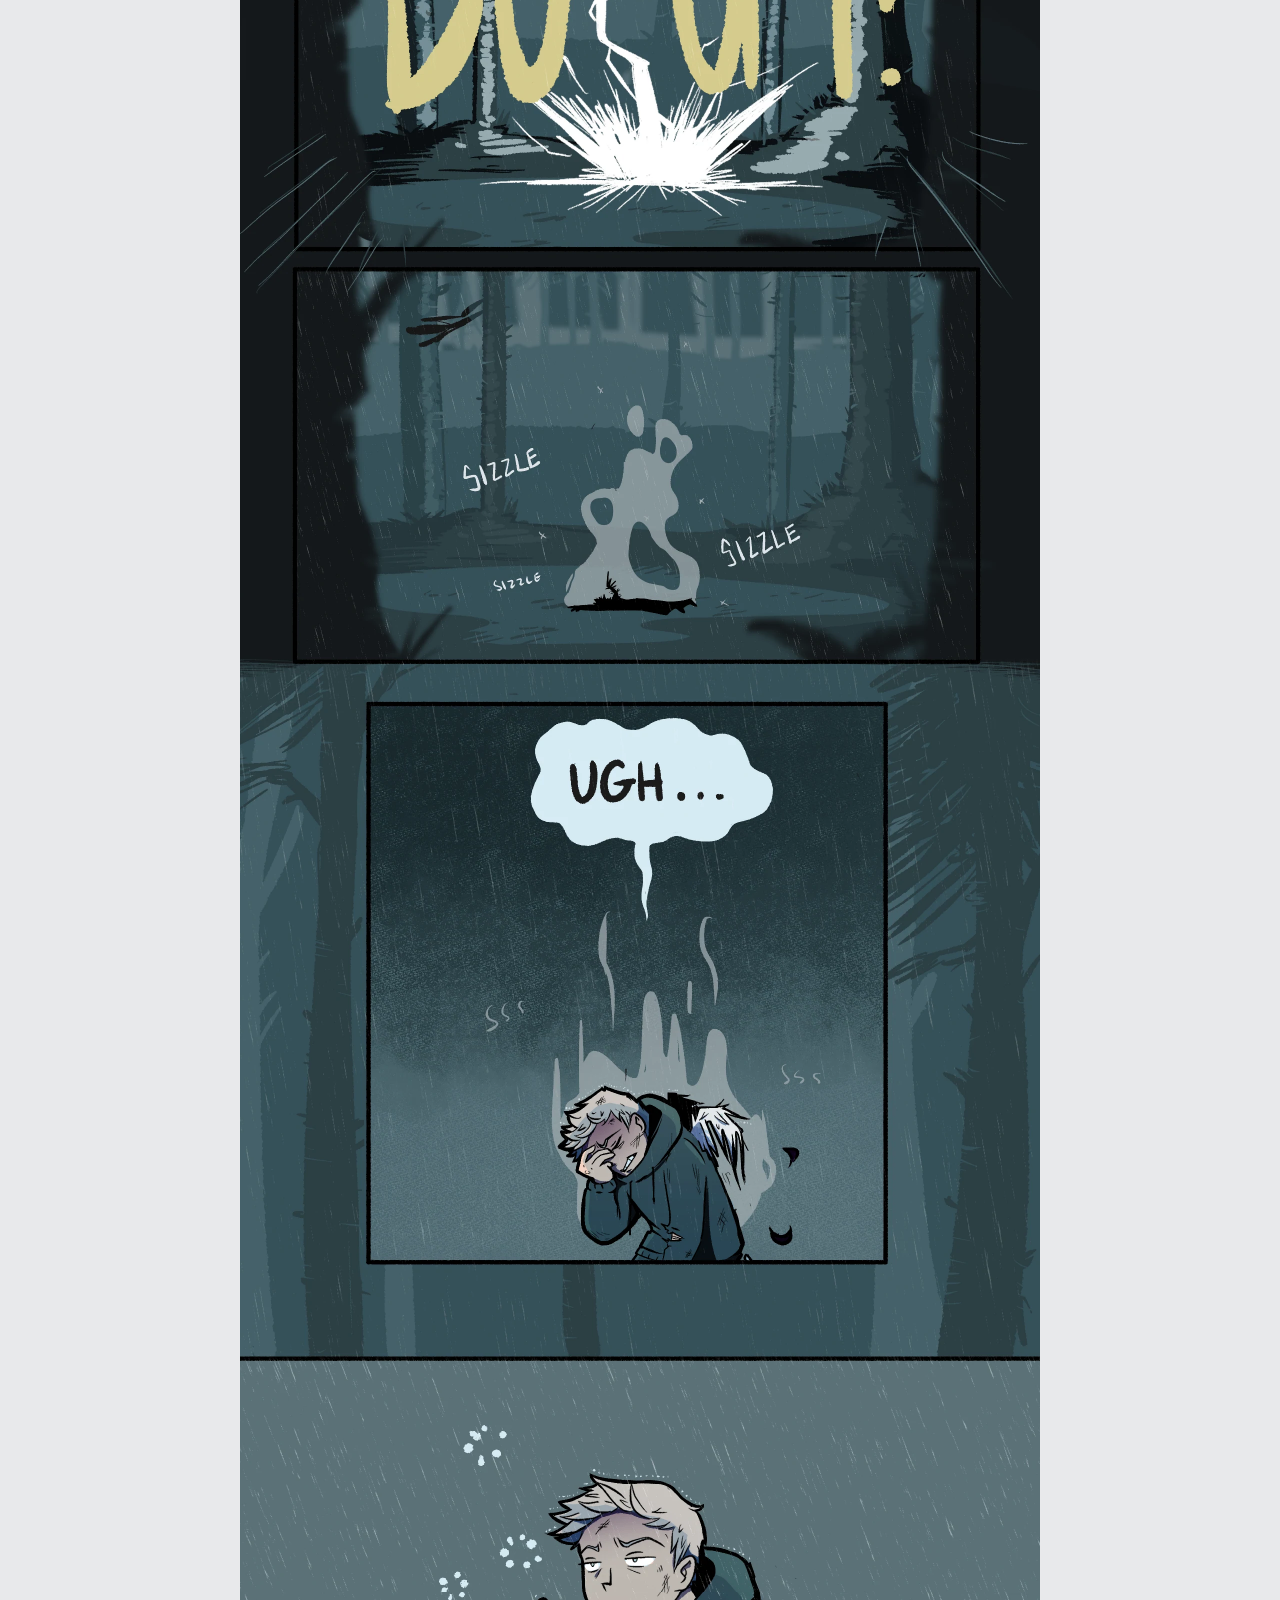
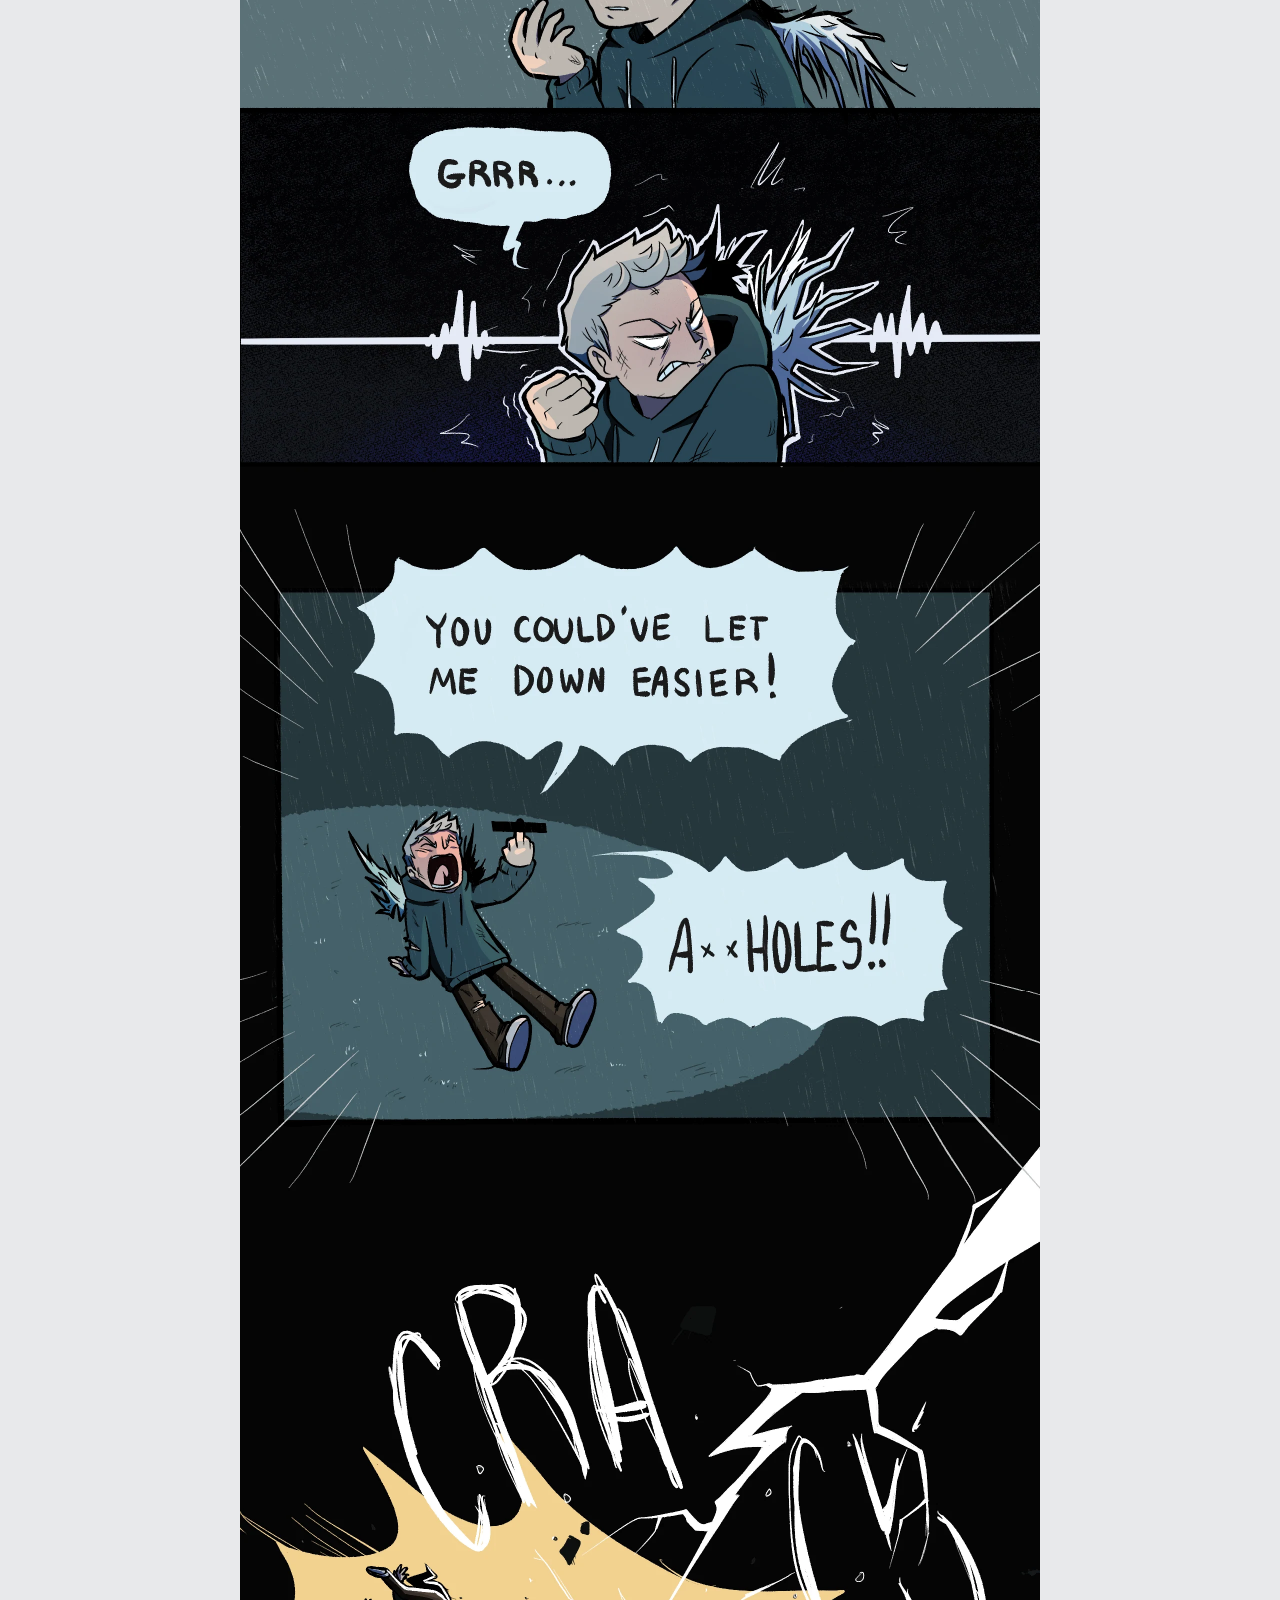
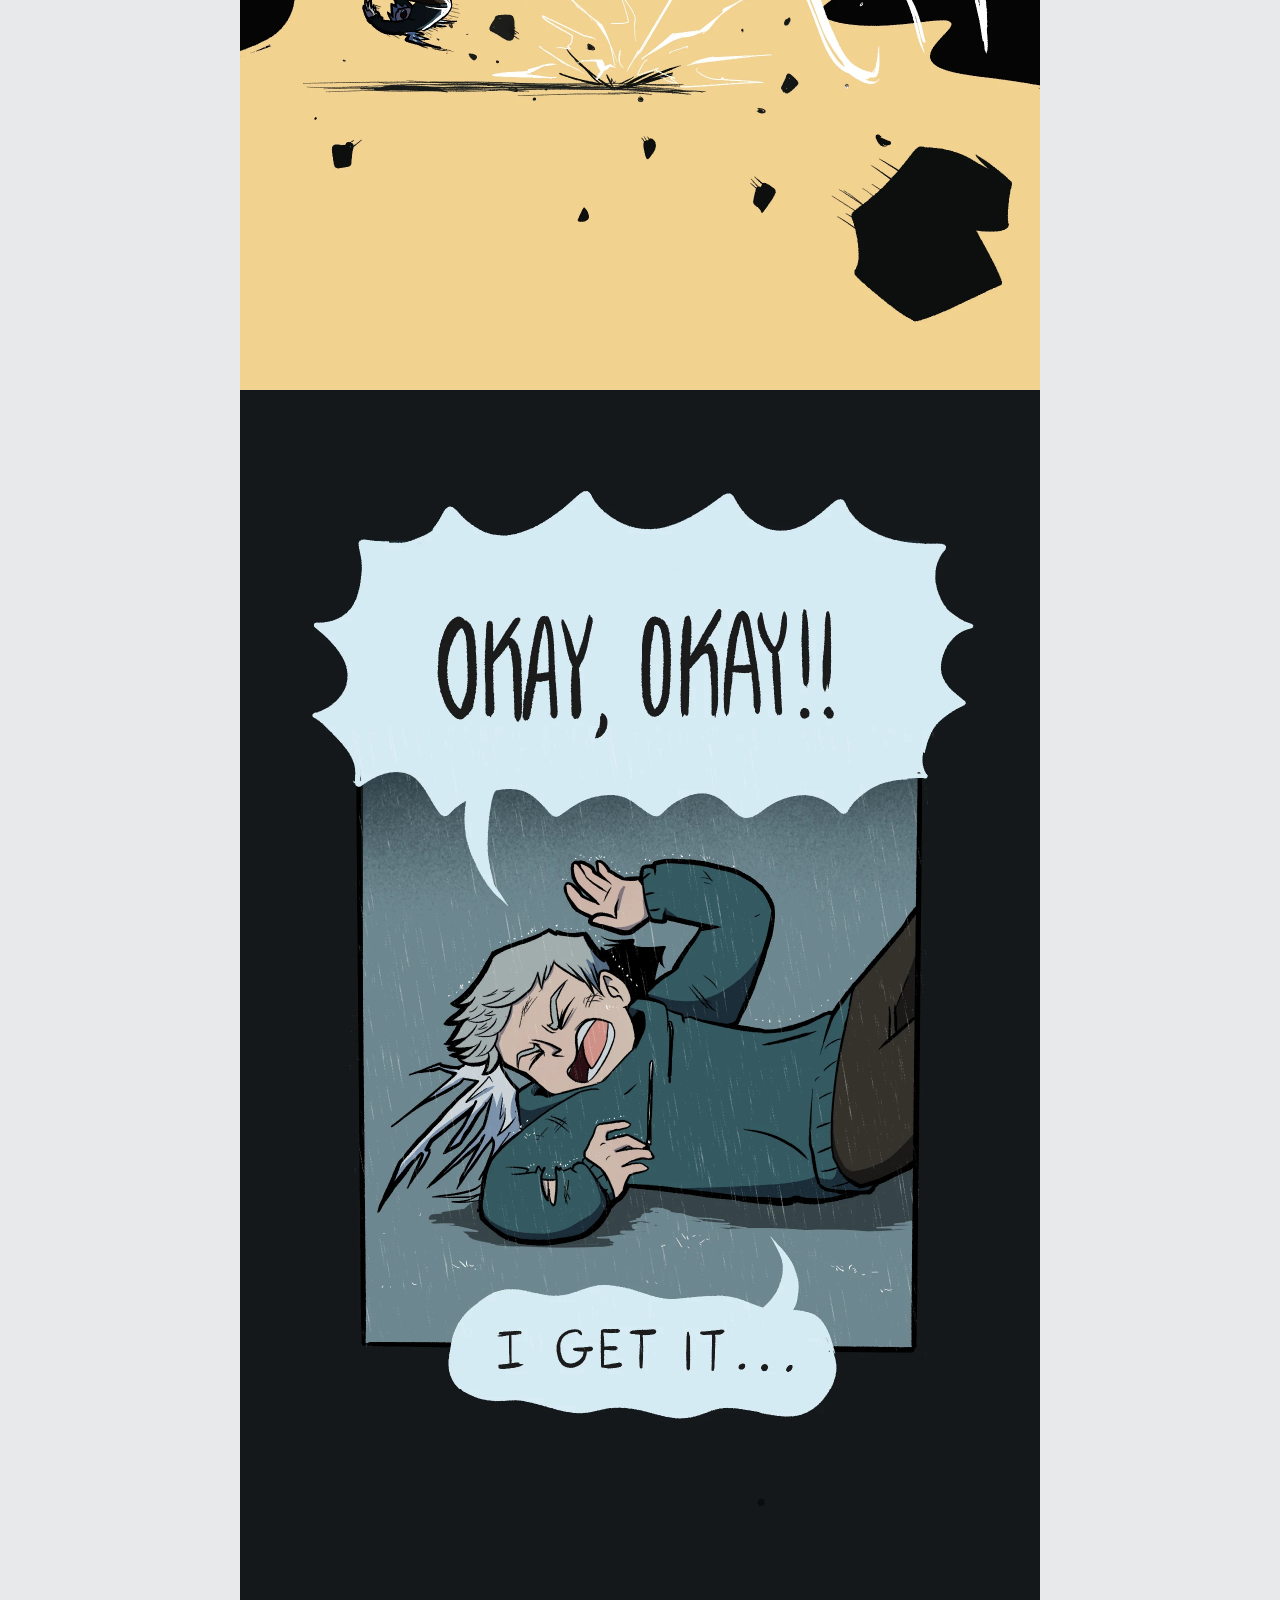
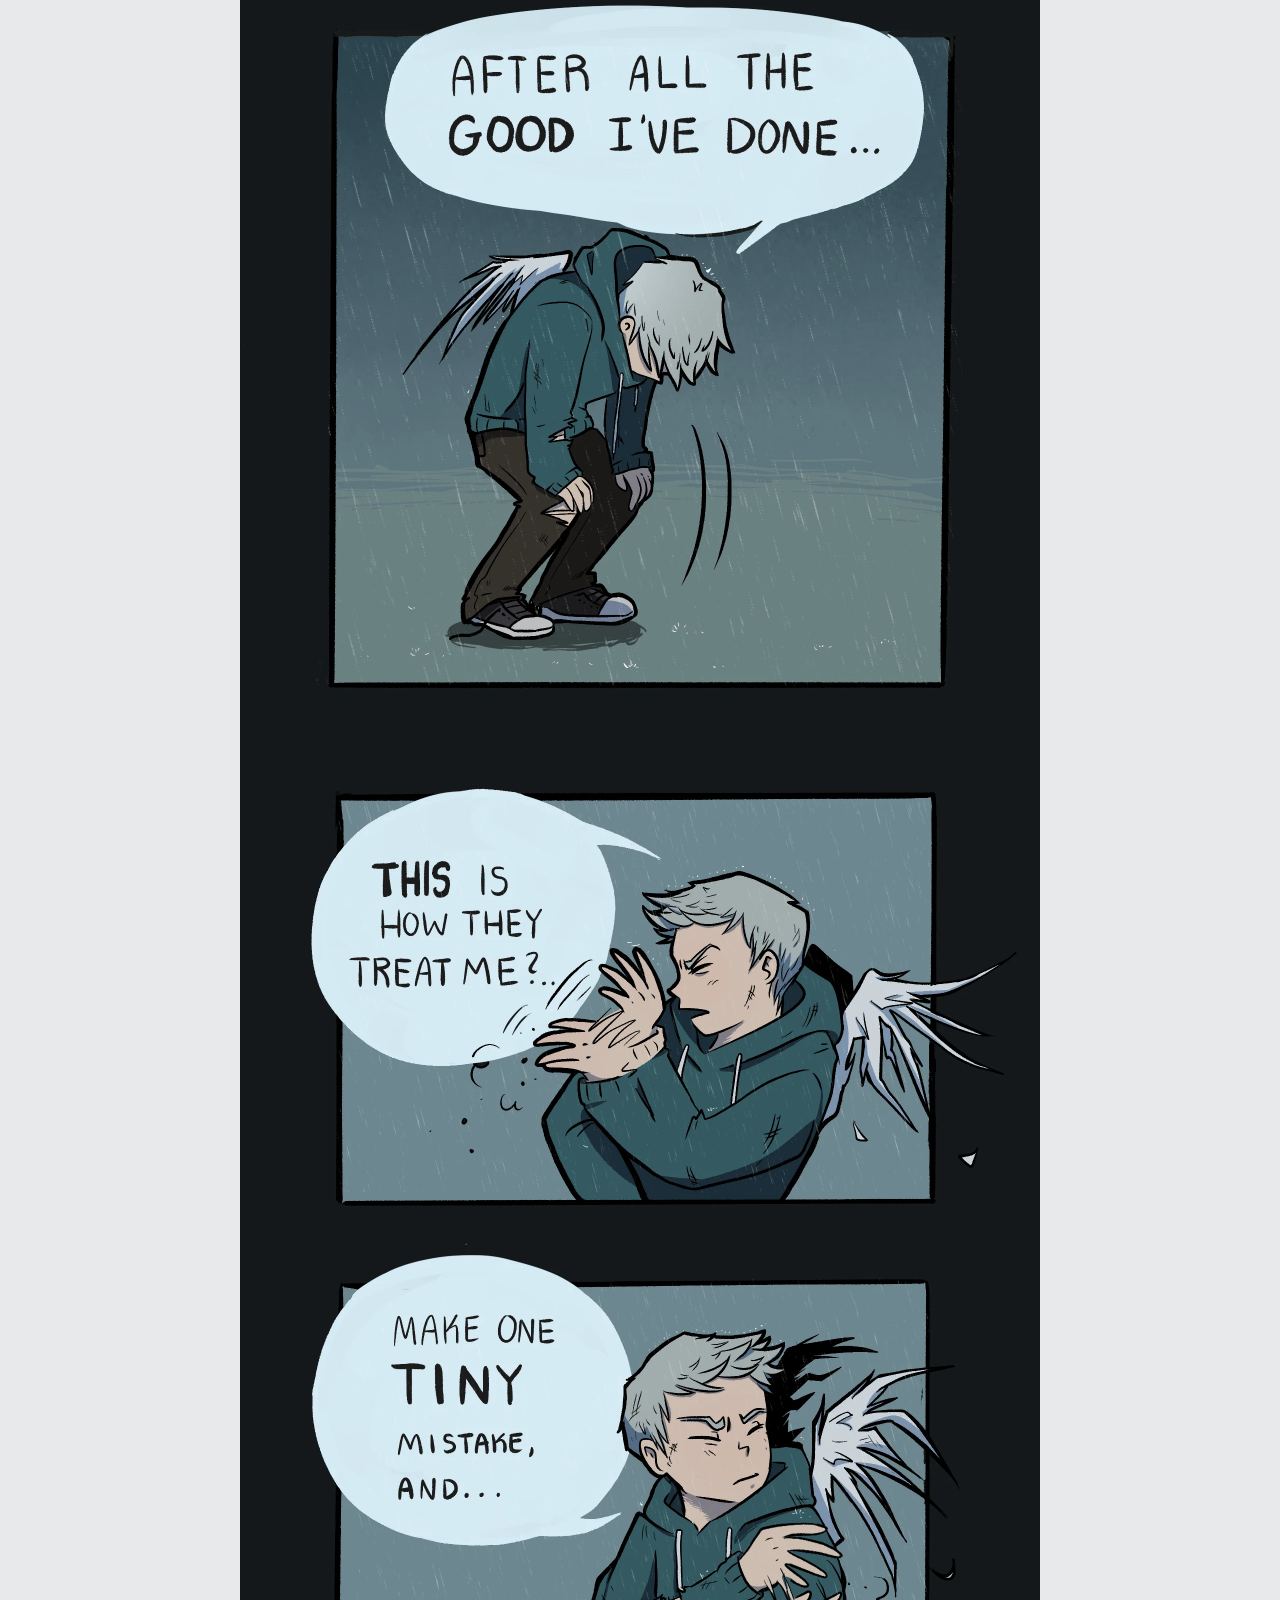
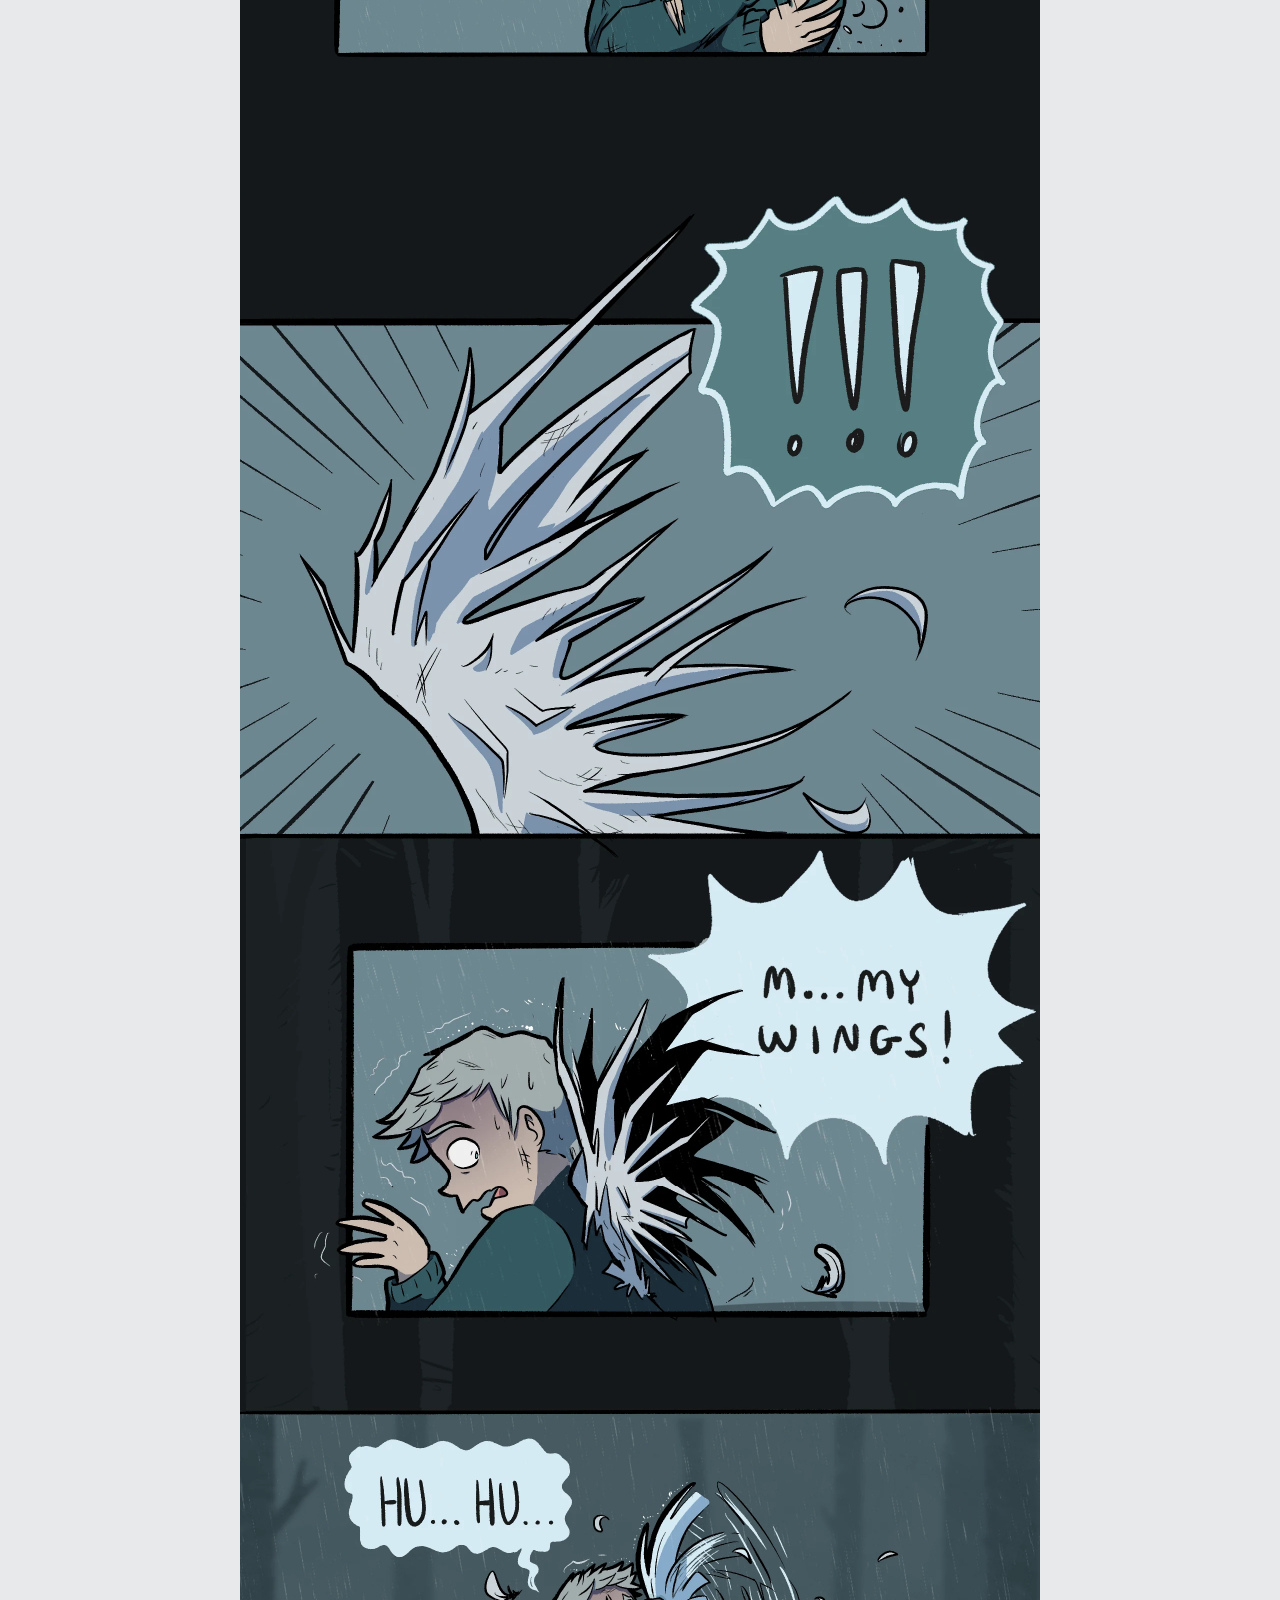
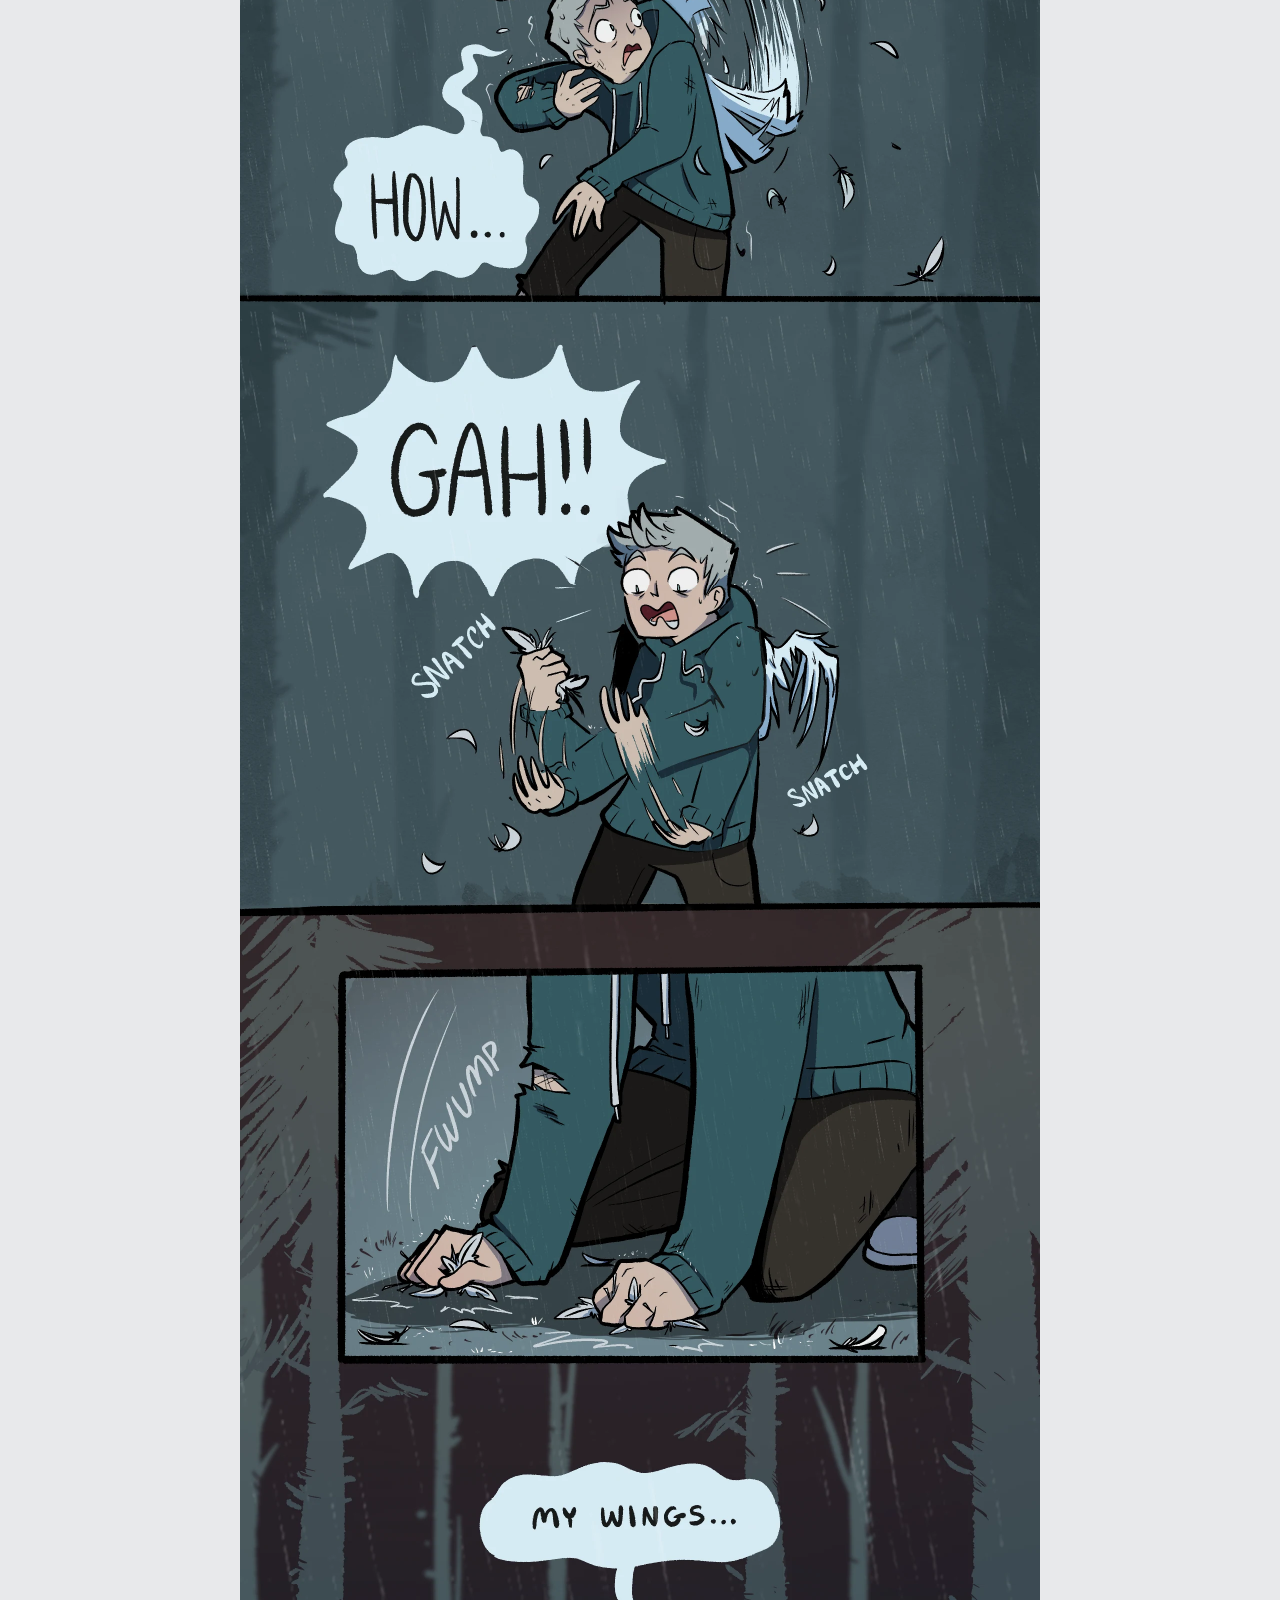
==== commit 72f1a90c: "adding chapter 2, some web changes" ====
--- a/index.html
+++ b/index.html
@@ -3,30 +3,78 @@
 <head>
 <meta charset="utf-8">
 <meta name="viewport" content="width=device-width, initial-scale=1">
-<title>Featherweight</title>
-<meta name="description" content="Sebastian had everything an angel could want: status, charm, and a handsome set of wings. Then he lost it all. Cast down to earth with his wings torn, he has one path home: earn back his feathers through acts of goodness. As he embarks on his quest for redemption, he discovers that the line between good and evil is not so well defined.">
+<title>Chapter 1: An angel loses his wings &middot; Featherweight</title>
+<meta name="description" content="An angel loses his wings">
 <script>(function(){try{var t=localStorage.getItem("fw:theme");if(t)document.documentElement.setAttribute("data-theme",t);}catch(e){}})();</script>
-<link rel="stylesheet" href="assets/css/site.css">
+<link rel="stylesheet" href="../../assets/css/site.css">
 </head>
-<body class="page">
+<body class="reader">
 
-<nav class="sitenav"><img class="wordmark" src="assets/img/wordmark.webp" alt="Featherweight" width="420" height="263"><span class="navlinks"><a href="index.html" aria-current="page">Home</a><a href="chapters.html">Chapters</a><a href="about.html">About</a><button class="themetoggle" type="button" aria-label="Switch theme">&#9789;</button></span></nav>
-<main class="wrap">
-<section class="hero">
-<h1>Featherweight</h1>
-<p class="tagline">Sebastian had everything an angel could want: status, charm, and a handsome set of wings. Then he lost it all. Cast down to earth with his wings torn, he has one path home: earn back his feathers through acts of goodness. As he embarks on his quest for redemption, he discovers that the line between good and evil is not so well defined.</p>
-<div class="herobtns">
-<a class="btn" href="read/ch01/">Start Reading</a>
-<a class="btn secondary" href="read/ch01/">Newest Chapter</a>
+<div class="progress"><div class="progress-bar" id="pbar"></div></div>
+<span id="top"></span>
+<header class="readerbar" id="readerbar">
+<a class="back" href="../../chapters.html">&larr; Chapters</a>
+<span class="rtitle">Ch. 1 &mdash; An angel loses his wings</span>
+<button class="themetoggle" type="button" aria-label="Switch theme">&#9789;</button>
+<button class="helpbtn" id="helpbtn" aria-label="Keyboard shortcuts" title="Keyboard shortcuts">?</button>
+</header>
+<main>
+<div class="strip" id="strip" style="--strip-w:1600px">
+<img src="../../comic/ch01/001.webp" width="1600" height="2000" alt="Featherweight, chapter 1: An angel loses his wings" decoding="async" fetchpriority="high">
+<img src="../../comic/ch01/002.webp" width="1600" height="2000" alt="" decoding="async" fetchpriority="high">
+<img src="../../comic/ch01/003.webp" width="1600" height="2000" alt="" decoding="async" loading="lazy">
+<img src="../../comic/ch01/004.webp" width="1600" height="2000" alt="" decoding="async" loading="lazy">
+<img src="../../comic/ch01/005.webp" width="1600" height="2000" alt="" decoding="async" loading="lazy">
+<img src="../../comic/ch01/006.webp" width="1600" height="2000" alt="" decoding="async" loading="lazy">
+<img src="../../comic/ch01/007.webp" width="1600" height="2000" alt="" decoding="async" loading="lazy">
+<img src="../../comic/ch01/008.webp" width="1600" height="2000" alt="" decoding="async" loading="lazy">
+<img src="../../comic/ch01/009.webp" width="1600" height="2000" alt="" decoding="async" loading="lazy">
+<img src="../../comic/ch01/010.webp" width="1600" height="2000" alt="" decoding="async" loading="lazy">
+<img src="../../comic/ch01/011.webp" width="1600" height="2000" alt="" decoding="async" loading="lazy">
+<img src="../../comic/ch01/012.webp" width="1600" height="2000" alt="" decoding="async" loading="lazy">
+<img src="../../comic/ch01/013.webp" width="1600" height="2000" alt="" decoding="async" loading="lazy">
+<img src="../../comic/ch01/014.webp" width="1600" height="2000" alt="" decoding="async" loading="lazy">
+<img src="../../comic/ch01/015.webp" width="1600" height="2000" alt="" decoding="async" loading="lazy">
+<img src="../../comic/ch01/016.webp" width="1600" height="2000" alt="" decoding="async" loading="lazy">
+<img src="../../comic/ch01/017.webp" width="1600" height="2000" alt="" decoding="async" loading="lazy">
+<img src="../../comic/ch01/018.webp" width="1600" height="2000" alt="" decoding="async" loading="lazy">
+<img src="../../comic/ch01/019.webp" width="1600" height="2000" alt="" decoding="async" loading="lazy">
+<img src="../../comic/ch01/020.webp" width="1600" height="2000" alt="" decoding="async" loading="lazy">
+<img src="../../comic/ch01/021.webp" width="1600" height="2000" alt="" decoding="async" loading="lazy">
+<img src="../../comic/ch01/022.webp" width="1600" height="2000" alt="" decoding="async" loading="lazy">
+<img src="../../comic/ch01/023.webp" width="1600" height="2000" alt="" decoding="async" loading="lazy">
+<img src="../../comic/ch01/024.webp" width="1600" height="2000" alt="" decoding="async" loading="lazy">
+<img src="../../comic/ch01/025.webp" width="1600" height="2000" alt="" decoding="async" loading="lazy">
+<img src="../../comic/ch01/026.webp" width="1600" height="2000" alt="" decoding="async" loading="lazy">
+<img src="../../comic/ch01/027.webp" width="1600" height="2000" alt="" decoding="async" loading="lazy">
+<img src="../../comic/ch01/028.webp" width="1600" height="2000" alt="" decoding="async" loading="lazy">
+<img src="../../comic/ch01/029.webp" width="1600" height="2000" alt="" decoding="async" loading="lazy">
+<img src="../../comic/ch01/030.webp" width="1600" height="2000" alt="" decoding="async" loading="lazy">
+<img src="../../comic/ch01/031.webp" width="1600" height="2000" alt="" decoding="async" loading="lazy">
+<img src="../../comic/ch01/032.webp" width="1600" height="2000" alt="" decoding="async" loading="lazy">
+<img src="../../comic/ch01/033.webp" width="1600" height="2000" alt="" decoding="async" loading="lazy">
+<img src="../../comic/ch01/034.webp" width="1600" height="2000" alt="" decoding="async" loading="lazy">
+<img src="../../comic/ch01/035.webp" width="1600" height="2000" alt="" decoding="async" loading="lazy">
+<img src="../../comic/ch01/036.webp" width="1600" height="2000" alt="" decoding="async" loading="lazy">
+<img src="../../comic/ch01/037.webp" width="1600" height="2000" alt="" decoding="async" loading="lazy">
+<img src="../../comic/ch01/038.webp" width="1600" height="2000" alt="" decoding="async" loading="lazy">
+<img src="../../comic/ch01/039.webp" width="1600" height="2000" alt="" decoding="async" loading="lazy">
+<img src="../../comic/ch01/040.webp" width="1600" height="2000" alt="" decoding="async" loading="lazy">
 </div>
+<section class="chapterend">
+<p class="endmark">End of Chapter 1</p>
+<a class="totop" href="#top"><span class="arrow" aria-hidden="true">&uarr;</span>Back to top</a>
+<div class="notes"><h2 class="lede">Notes</h2><div class="notesbody"><p>Thanks for reading.</p></div></div>
+<!-- comments slot: a Giscus script tag drops in here -->
+<nav class="chnav">
+<span class="cn ghost"></span>
+<a class="cn mid" href="../../chapters.html">All chapters</a>
+<a class="cn next" href="../ch02/">Ch. 2 &rarr;</a>
+</nav>
 </section>
-<section class="latest"><h2 class="lede">Latest chapter</h2>
-<a class="chapcard wide" href="read/ch01/">
-<img src="comic/ch01/cover.webp" alt="" width="800" height="800" loading="lazy">
-<div class="chapmeta"><span class="num">Chapter 1</span><span class="ctitle">An angel loses his wings</span><span class="date">30 August 2026</span></div></a></section>
-<p class="allink"><a href="chapters.html">All chapters &rarr;</a></p>
 </main>
-<footer class="sitefoot"><p>Featherweight</p></footer>
-<script src="assets/js/theme.js"></script>
+<div class="helppanel" id="helppanel" hidden><h3>Shortcuts</h3><dl><dt><kbd>J</kbd> <kbd>&darr;</kbd></dt><dd>Down</dd><dt><kbd>K</kbd> <kbd>&uarr;</kbd></dt><dd>Up</dd><dt><kbd>[</kbd> <kbd>]</kbd></dt><dd>Prev / next chapter</dd><dt><kbd>C</kbd></dt><dd>Chapter list</dd><dt><kbd>Home</kbd> <kbd>End</kbd></dt><dd>Start / end</dd><dt><kbd>?</kbd></dt><dd>This panel</dd></dl><button id="helpclose">Close</button></div>
+<script src="../../assets/js/reader.js" data-chapter="ch01" data-prev="" data-next="ch02/"></script>
+<script src="../../assets/js/theme.js"></script>
 </body>
-</html>
+</html>
--- a/assets/css/site.css
+++ b/assets/css/site.css
@@ -32,10 +32,11 @@
 }
 
 *{box-sizing:border-box}
-html{scroll-behavior:smooth}
+/* No global smooth scrolling: over a 40,000px chapter the browser ignores it,
+   which also breaks the no-JS "back to top" anchor. Short, deliberate smooth
+   scrolls are requested explicitly in reader.js instead. */
 @media (prefers-reduced-motion:reduce){
-  html{scroll-behavior:auto}
-  *{animation:none!important;transition:none!important}
+  *{animation:none!important;transition:none!important;scroll-behavior:auto!important}
 }
 body{
   margin:0;background:var(--bg);color:var(--ink);
@@ -213,24 +214,7 @@
 .totop .arrow{display:block;font-size:1.15rem;line-height:1;margin-bottom:.2rem}
 .totop:hover{color:var(--accent)}
 
-/* resume + help */
-.resume{
-  position:fixed;left:50%;transform:translateX(-50%);bottom:1.2rem;z-index:70;
-  display:flex;align-items:center;gap:.7rem;flex-wrap:wrap;justify-content:center;
-  background:var(--bg);border:1px solid var(--line);border-radius:6px;
-  padding:.7rem .9rem;font-size:.88rem;box-shadow:0 6px 24px rgba(0,0,0,.14);
-  max-width:calc(100vw - 2rem);
-}
-.resume button{
-  border:1px solid var(--line);background:var(--surface);color:var(--ink);
-  padding:.35rem .8rem;border-radius:4px;cursor:pointer;font-size:.85rem;font-weight:600;
-}
-.resume button.quiet{background:transparent;color:var(--muted);font-weight:400}
-.resume button.close{
-  border:0;background:transparent;color:var(--muted);font-weight:400;
-  font-size:1.05rem;line-height:1;padding:.2rem .35rem;margin-left:.1rem;
-}
-.resume button.close:hover{color:var(--ink)}
+/* help panel */
 .helppanel{
   position:fixed;left:50%;top:50%;transform:translate(-50%,-50%);z-index:80;
   background:var(--bg);border:1px solid var(--line);border-radius:6px;
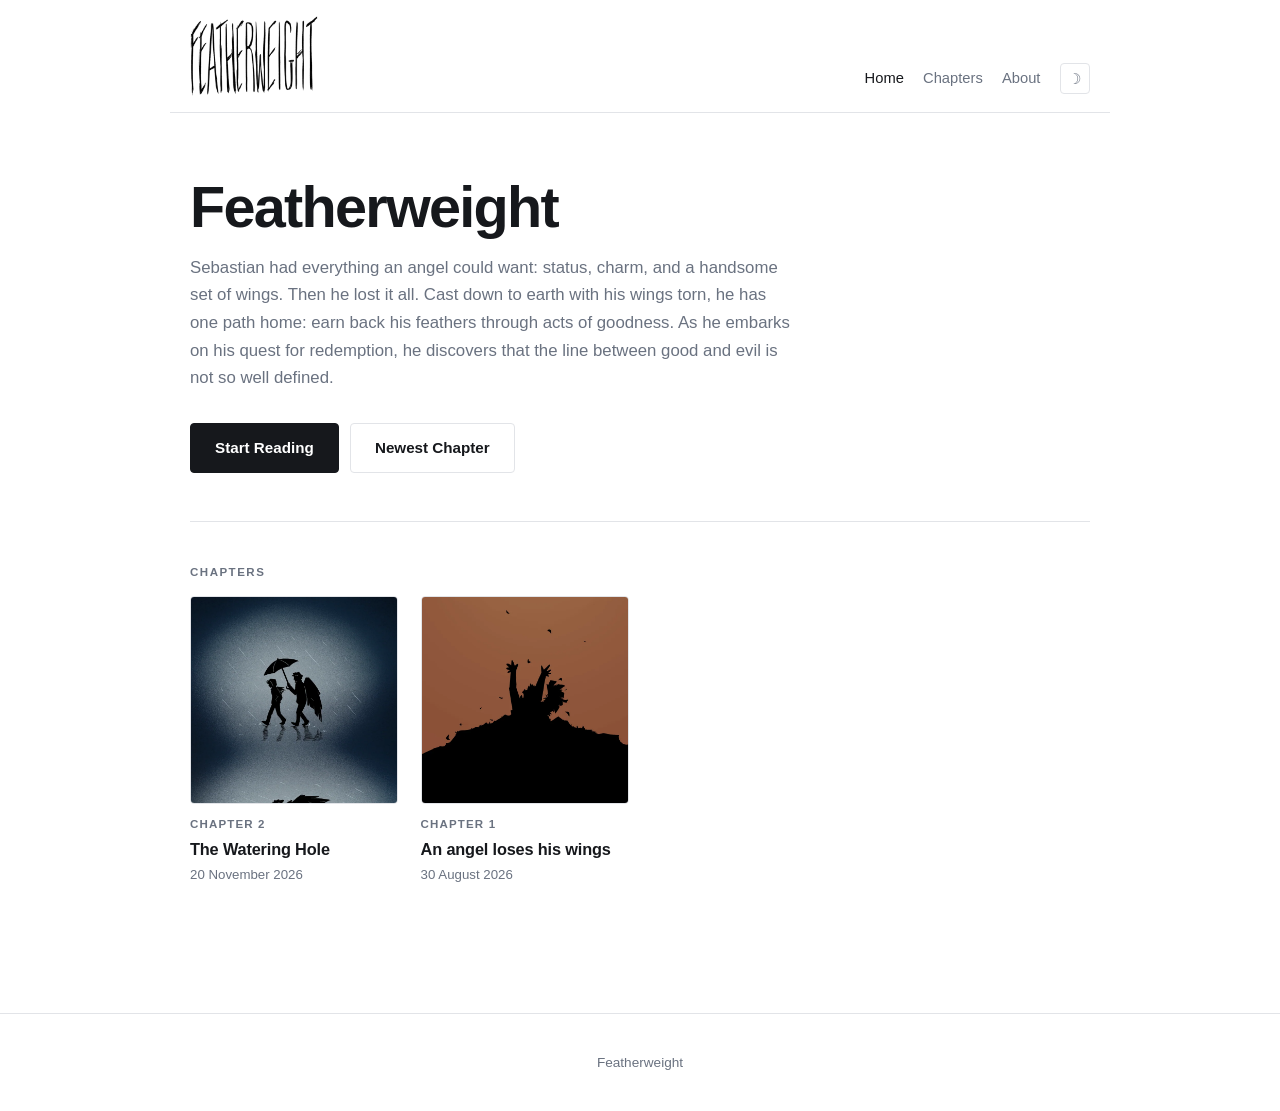
==== commit f389f664: "Move chapter 2 files into place" ====
--- a/index.html
+++ b/index.html
@@ -3,78 +3,33 @@
 <head>
 <meta charset="utf-8">
 <meta name="viewport" content="width=device-width, initial-scale=1">
-<title>Chapter 1: An angel loses his wings &middot; Featherweight</title>
-<meta name="description" content="An angel loses his wings">
+<title>Featherweight</title>
+<meta name="description" content="Sebastian had everything an angel could want: status, charm, and a handsome set of wings. Then he lost it all. Cast down to earth with his wings torn, he has one path home: earn back his feathers through acts of goodness. As he embarks on his quest for redemption, he discovers that the line between good and evil is not so well defined.">
 <script>(function(){try{var t=localStorage.getItem("fw:theme");if(t)document.documentElement.setAttribute("data-theme",t);}catch(e){}})();</script>
-<link rel="stylesheet" href="../../assets/css/site.css">
+<link rel="stylesheet" href="assets/css/site.css">
 </head>
-<body class="reader">
+<body class="page">
 
-<div class="progress"><div class="progress-bar" id="pbar"></div></div>
-<span id="top"></span>
-<header class="readerbar" id="readerbar">
-<a class="back" href="../../chapters.html">&larr; Chapters</a>
-<span class="rtitle">Ch. 1 &mdash; An angel loses his wings</span>
-<button class="themetoggle" type="button" aria-label="Switch theme">&#9789;</button>
-<button class="helpbtn" id="helpbtn" aria-label="Keyboard shortcuts" title="Keyboard shortcuts">?</button>
-</header>
-<main>
-<div class="strip" id="strip" style="--strip-w:1600px">
-<img src="../../comic/ch01/001.webp" width="1600" height="2000" alt="Featherweight, chapter 1: An angel loses his wings" decoding="async" fetchpriority="high">
-<img src="../../comic/ch01/002.webp" width="1600" height="2000" alt="" decoding="async" fetchpriority="high">
-<img src="../../comic/ch01/003.webp" width="1600" height="2000" alt="" decoding="async" loading="lazy">
-<img src="../../comic/ch01/004.webp" width="1600" height="2000" alt="" decoding="async" loading="lazy">
-<img src="../../comic/ch01/005.webp" width="1600" height="2000" alt="" decoding="async" loading="lazy">
-<img src="../../comic/ch01/006.webp" width="1600" height="2000" alt="" decoding="async" loading="lazy">
-<img src="../../comic/ch01/007.webp" width="1600" height="2000" alt="" decoding="async" loading="lazy">
-<img src="../../comic/ch01/008.webp" width="1600" height="2000" alt="" decoding="async" loading="lazy">
-<img src="../../comic/ch01/009.webp" width="1600" height="2000" alt="" decoding="async" loading="lazy">
-<img src="../../comic/ch01/010.webp" width="1600" height="2000" alt="" decoding="async" loading="lazy">
-<img src="../../comic/ch01/011.webp" width="1600" height="2000" alt="" decoding="async" loading="lazy">
-<img src="../../comic/ch01/012.webp" width="1600" height="2000" alt="" decoding="async" loading="lazy">
-<img src="../../comic/ch01/013.webp" width="1600" height="2000" alt="" decoding="async" loading="lazy">
-<img src="../../comic/ch01/014.webp" width="1600" height="2000" alt="" decoding="async" loading="lazy">
-<img src="../../comic/ch01/015.webp" width="1600" height="2000" alt="" decoding="async" loading="lazy">
-<img src="../../comic/ch01/016.webp" width="1600" height="2000" alt="" decoding="async" loading="lazy">
-<img src="../../comic/ch01/017.webp" width="1600" height="2000" alt="" decoding="async" loading="lazy">
-<img src="../../comic/ch01/018.webp" width="1600" height="2000" alt="" decoding="async" loading="lazy">
-<img src="../../comic/ch01/019.webp" width="1600" height="2000" alt="" decoding="async" loading="lazy">
-<img src="../../comic/ch01/020.webp" width="1600" height="2000" alt="" decoding="async" loading="lazy">
-<img src="../../comic/ch01/021.webp" width="1600" height="2000" alt="" decoding="async" loading="lazy">
-<img src="../../comic/ch01/022.webp" width="1600" height="2000" alt="" decoding="async" loading="lazy">
-<img src="../../comic/ch01/023.webp" width="1600" height="2000" alt="" decoding="async" loading="lazy">
-<img src="../../comic/ch01/024.webp" width="1600" height="2000" alt="" decoding="async" loading="lazy">
-<img src="../../comic/ch01/025.webp" width="1600" height="2000" alt="" decoding="async" loading="lazy">
-<img src="../../comic/ch01/026.webp" width="1600" height="2000" alt="" decoding="async" loading="lazy">
-<img src="../../comic/ch01/027.webp" width="1600" height="2000" alt="" decoding="async" loading="lazy">
-<img src="../../comic/ch01/028.webp" width="1600" height="2000" alt="" decoding="async" loading="lazy">
-<img src="../../comic/ch01/029.webp" width="1600" height="2000" alt="" decoding="async" loading="lazy">
-<img src="../../comic/ch01/030.webp" width="1600" height="2000" alt="" decoding="async" loading="lazy">
-<img src="../../comic/ch01/031.webp" width="1600" height="2000" alt="" decoding="async" loading="lazy">
-<img src="../../comic/ch01/032.webp" width="1600" height="2000" alt="" decoding="async" loading="lazy">
-<img src="../../comic/ch01/033.webp" width="1600" height="2000" alt="" decoding="async" loading="lazy">
-<img src="../../comic/ch01/034.webp" width="1600" height="2000" alt="" decoding="async" loading="lazy">
-<img src="../../comic/ch01/035.webp" width="1600" height="2000" alt="" decoding="async" loading="lazy">
-<img src="../../comic/ch01/036.webp" width="1600" height="2000" alt="" decoding="async" loading="lazy">
-<img src="../../comic/ch01/037.webp" width="1600" height="2000" alt="" decoding="async" loading="lazy">
-<img src="../../comic/ch01/038.webp" width="1600" height="2000" alt="" decoding="async" loading="lazy">
-<img src="../../comic/ch01/039.webp" width="1600" height="2000" alt="" decoding="async" loading="lazy">
-<img src="../../comic/ch01/040.webp" width="1600" height="2000" alt="" decoding="async" loading="lazy">
+<nav class="sitenav"><img class="wordmark" src="assets/img/wordmark.webp" alt="Featherweight" width="420" height="263"><span class="navlinks"><a href="index.html" aria-current="page">Home</a><a href="chapters.html">Chapters</a><a href="about.html">About</a><button class="themetoggle" type="button" aria-label="Switch theme">&#9789;</button></span></nav>
+<main class="wrap">
+<section class="hero">
+<h1>Featherweight</h1>
+<p class="tagline">Sebastian had everything an angel could want: status, charm, and a handsome set of wings. Then he lost it all. Cast down to earth with his wings torn, he has one path home: earn back his feathers through acts of goodness. As he embarks on his quest for redemption, he discovers that the line between good and evil is not so well defined.</p>
+<div class="herobtns">
+<a class="btn" href="read/ch01/">Start Reading</a>
+<a class="btn secondary" href="read/ch02/">Newest Chapter</a>
 </div>
-<section class="chapterend">
-<p class="endmark">End of Chapter 1</p>
-<a class="totop" href="#top"><span class="arrow" aria-hidden="true">&uarr;</span>Back to top</a>
-<div class="notes"><h2 class="lede">Notes</h2><div class="notesbody"><p>Thanks for reading.</p></div></div>
-<!-- comments slot: a Giscus script tag drops in here -->
-<nav class="chnav">
-<span class="cn ghost"></span>
-<a class="cn mid" href="../../chapters.html">All chapters</a>
-<a class="cn next" href="../ch02/">Ch. 2 &rarr;</a>
-</nav>
 </section>
+<section class="latest"><h2 class="lede">Chapters</h2><div class="chapgrid">
+<a class="chapcard" href="read/ch02/">
+<img src="comic/ch02/cover.webp" alt="" width="800" height="800" loading="lazy">
+<div class="chapmeta"><span class="num">Chapter 2</span><span class="ctitle">The Watering Hole</span><span class="date">20 November 2026</span></div></a>
+<a class="chapcard" href="read/ch01/">
+<img src="comic/ch01/cover.webp" alt="" width="800" height="800" loading="lazy">
+<div class="chapmeta"><span class="num">Chapter 1</span><span class="ctitle">An angel loses his wings</span><span class="date">30 August 2026</span></div></a>
+</div></section>
 </main>
-<div class="helppanel" id="helppanel" hidden><h3>Shortcuts</h3><dl><dt><kbd>J</kbd> <kbd>&darr;</kbd></dt><dd>Down</dd><dt><kbd>K</kbd> <kbd>&uarr;</kbd></dt><dd>Up</dd><dt><kbd>[</kbd> <kbd>]</kbd></dt><dd>Prev / next chapter</dd><dt><kbd>C</kbd></dt><dd>Chapter list</dd><dt><kbd>Home</kbd> <kbd>End</kbd></dt><dd>Start / end</dd><dt><kbd>?</kbd></dt><dd>This panel</dd></dl><button id="helpclose">Close</button></div>
-<script src="../../assets/js/reader.js" data-chapter="ch01" data-prev="" data-next="ch02/"></script>
-<script src="../../assets/js/theme.js"></script>
+<footer class="sitefoot"><p>Featherweight</p></footer>
+<script src="assets/js/theme.js"></script>
 </body>
-</html>+</html>
